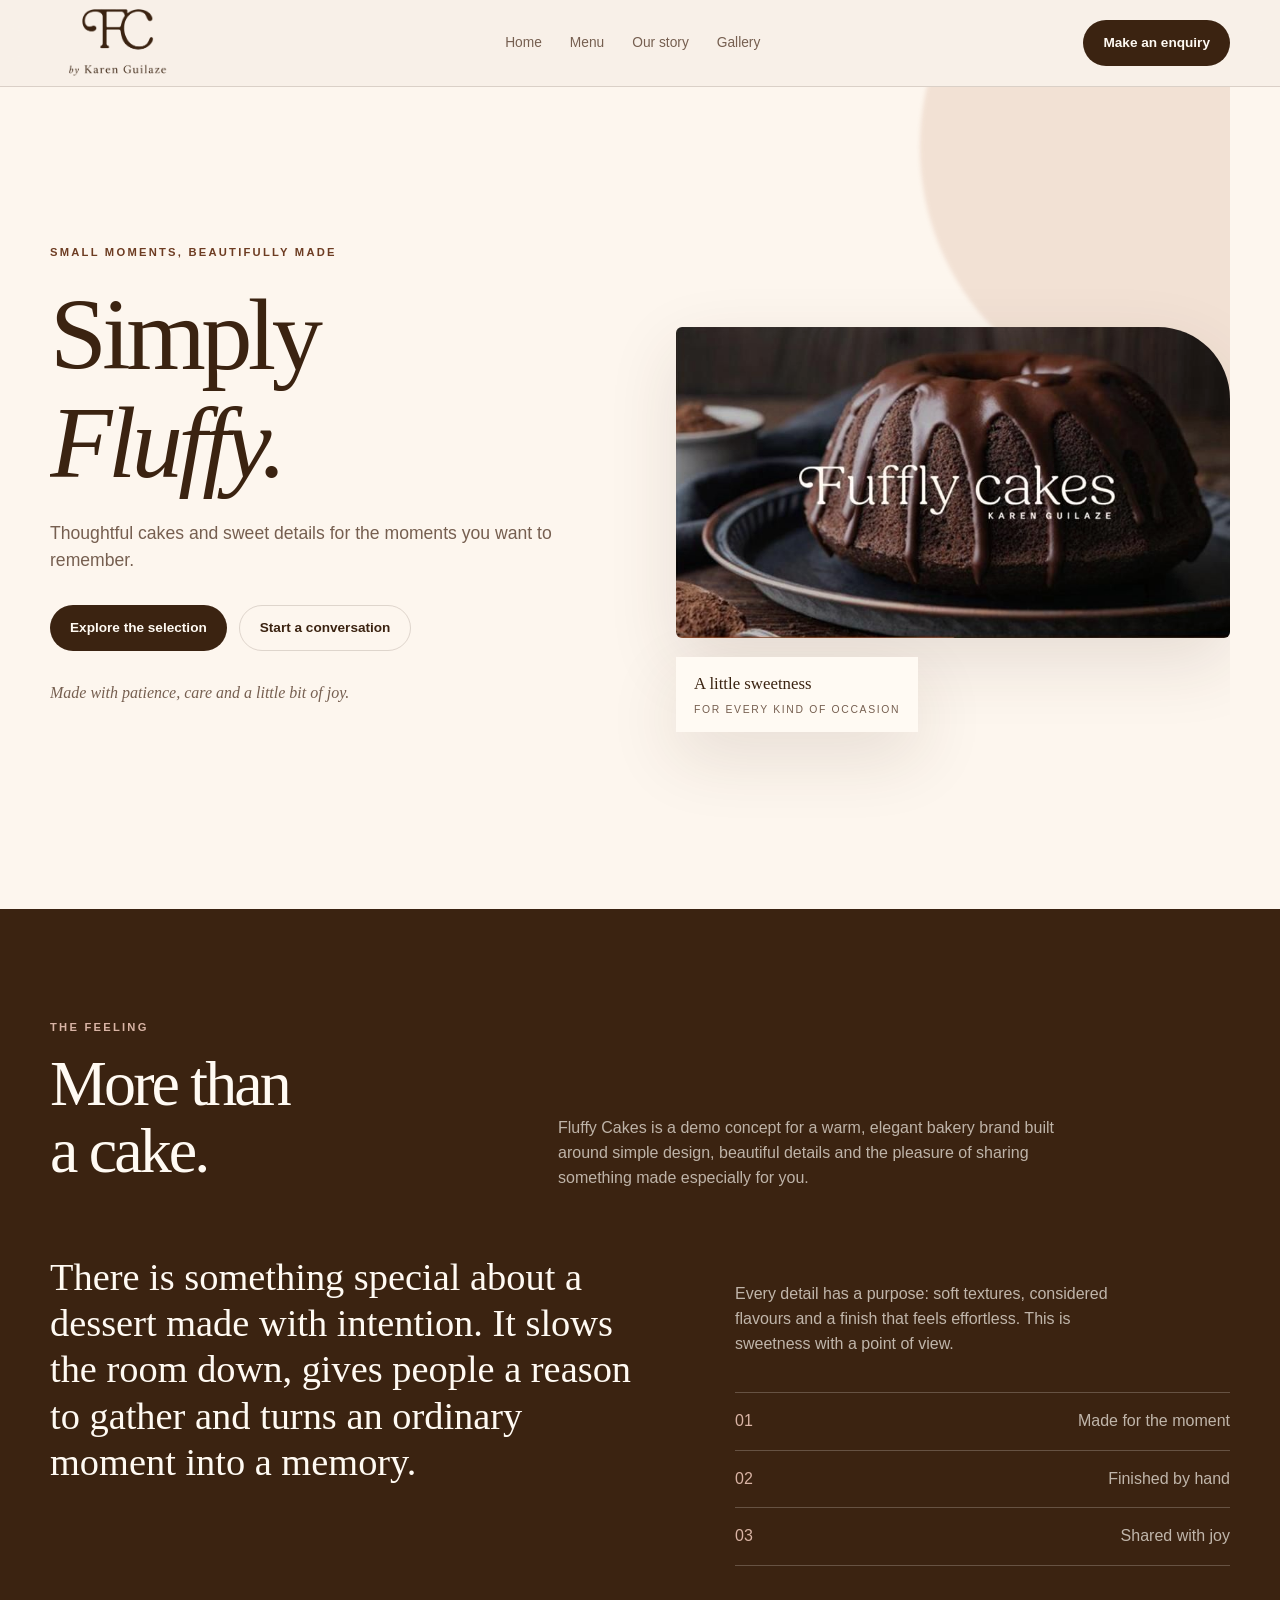
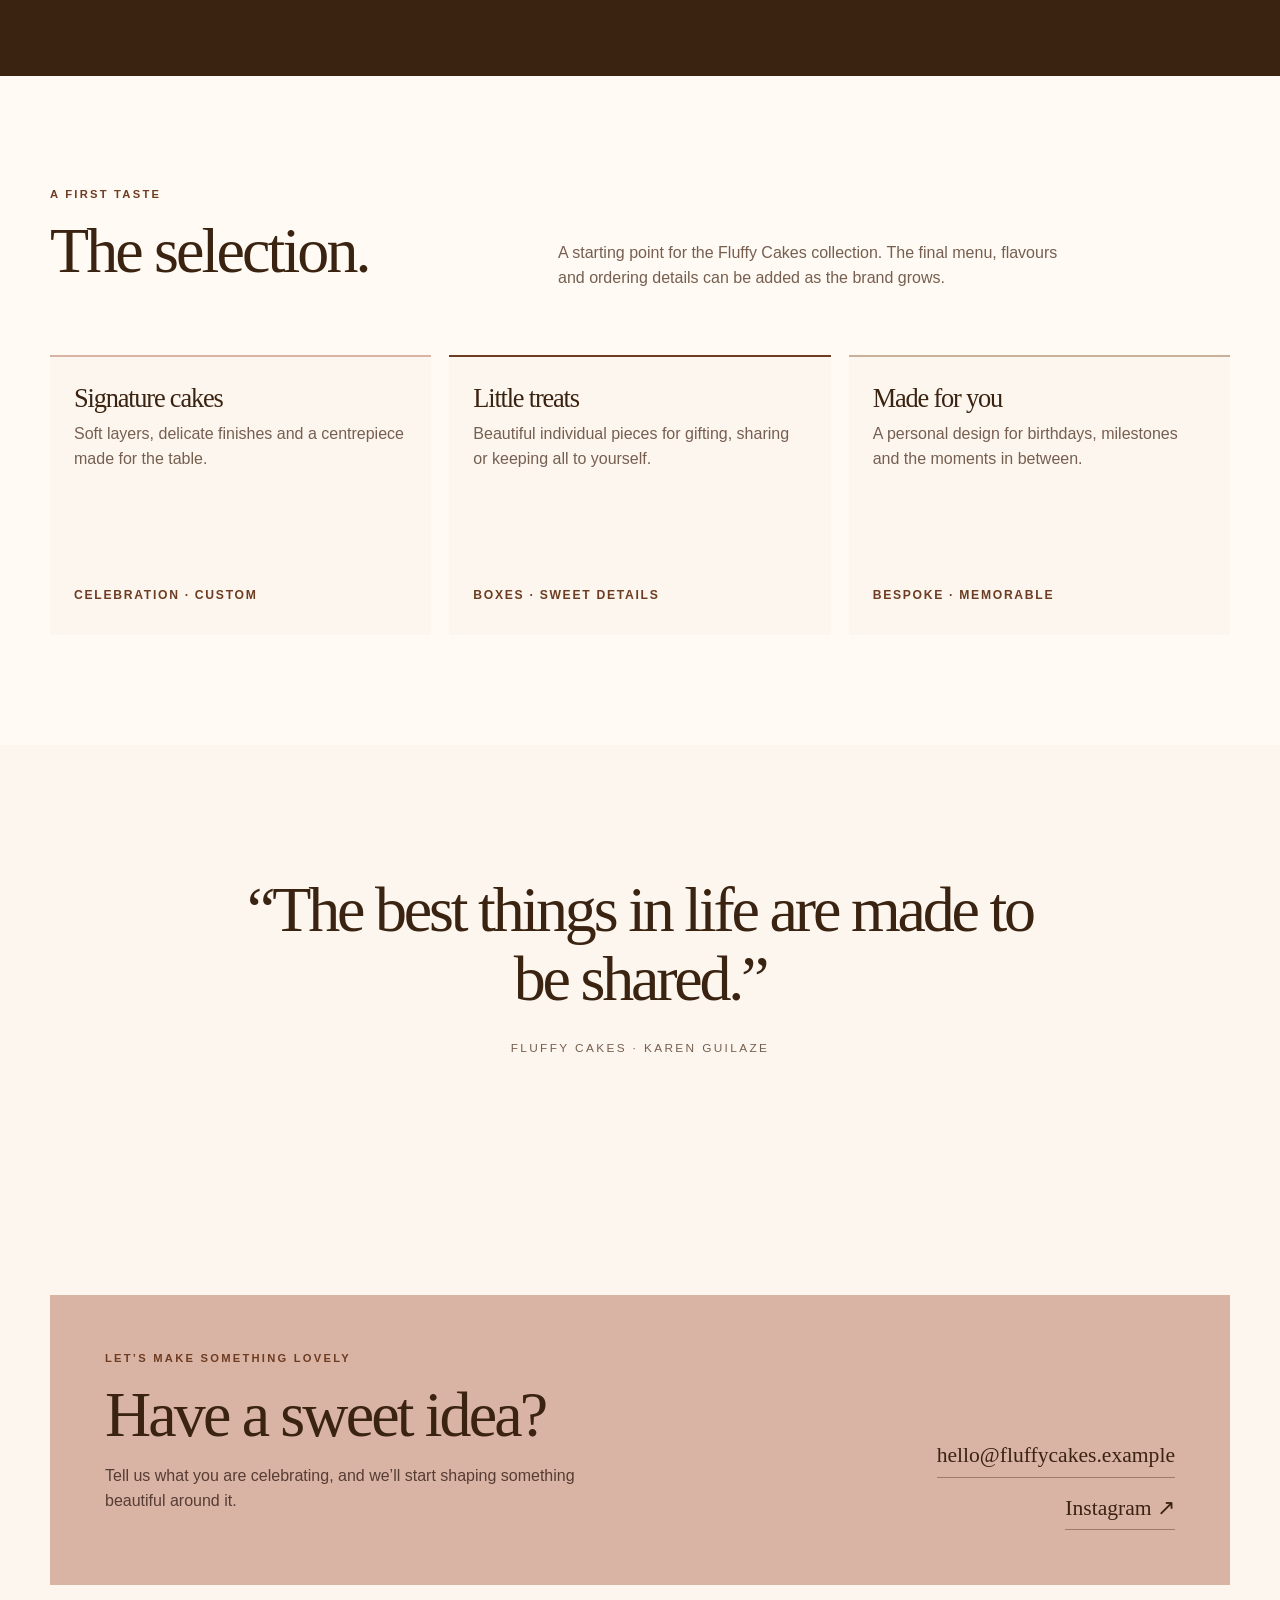
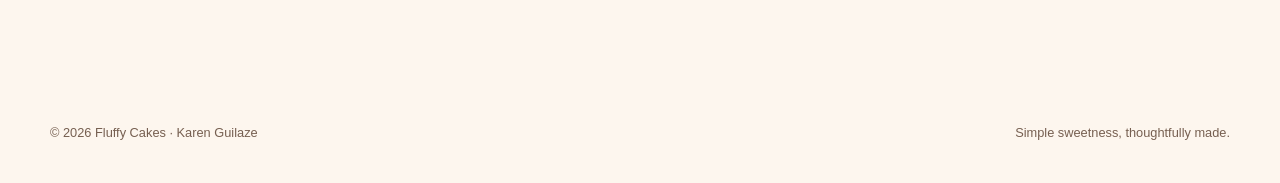
==== index.html @ 6e2ab5a6 "Add accessible mobile navigation menu" ====
<!doctype html>
<html lang="en">
<head>
  <meta charset="utf-8">
  <meta name="viewport" content="width=device-width, initial-scale=1">
  <meta name="description" content="Fluffy Cakes by Karen Guilaze — elegant cakes and sweet moments, made with care.">
  <meta name="theme-color" content="#402719">
  <title>Fluffy Cakes — Karen Guilaze</title>
  <style>
    :root {
      --espresso:#3B2311; --cocoa:#6d3c22; --cream:#FDF6EE; --vanilla:#fffaf3;
      --rose:#d9b4a5; --terracotta:#A34B1B; --sage:#c8b09a; --ink:#3B2311; --muted:#765f50;
      --line:rgba(64,39,25,.16); --max:1180px; --shadow:0 24px 70px rgba(64,39,25,.12);
    }
    *{box-sizing:border-box} html{scroll-behavior:smooth}
    body{margin:0;background:var(--cream);color:var(--ink);font-family:Arial,Helvetica,sans-serif;line-height:1.55}
    a{color:inherit}.wrap{width:min(calc(100% - 40px),var(--max));margin:auto}
    .skip{position:absolute;left:-999px;top:12px;background:var(--espresso);color:#fff;padding:10px 14px;z-index:10}.skip:focus{left:12px}
    header{position:sticky;top:0;z-index:5;background:rgba(247,240,231,.88);backdrop-filter:blur(14px);border-bottom:1px solid var(--line)}
    .nav{min-height:78px;display:flex;align-items:center;justify-content:space-between;gap:26px}.brand{text-decoration:none;display:flex;align-items:center;gap:12px}.brand-logo{display:block;width:min(132px,30vw);height:auto}.menu-toggle{display:none;border:1px solid var(--line);background:transparent;color:var(--ink);border-radius:999px;min-height:42px;padding:0 14px;font:inherit;font-weight:700;cursor:pointer}.menu-toggle:before{content:'☰';font-size:1.05rem}.sr-only{position:absolute;width:1px;height:1px;padding:0;margin:-1px;overflow:hidden;clip:rect(0,0,0,0);white-space:nowrap;border:0}.brand-signature{display:none}
    nav{display:flex;align-items:center;gap:28px;font-size:.86rem;color:var(--muted)}nav a{text-decoration:none}nav a:hover{color:var(--espresso)}
    .button{display:inline-flex;align-items:center;justify-content:center;min-height:46px;padding:0 20px;border-radius:999px;text-decoration:none;font-weight:700;font-size:.85rem;transition:transform .2s ease,background .2s ease}.button:hover{transform:translateY(-2px)}.button.dark{background:var(--espresso);color:var(--vanilla)}.button.light{border:1px solid var(--line)}
    .progress{position:fixed;z-index:9;top:0;left:0;width:100%;height:3px}.progress span{display:block;height:100%;width:0;background:linear-gradient(90deg,var(--rose),var(--cocoa));transform-origin:left}
    .hero{min-height:calc(100vh - 78px);display:grid;grid-template-columns:1fr 1fr;align-items:center;gap:72px;padding:80px 0 110px;position:relative;overflow:hidden}.hero:before{content:"";position:absolute;width:520px;height:520px;border-radius:50%;background:rgba(163,75,27,.12);right:-210px;top:-200px;filter:blur(2px)}
    .eyebrow,.kicker{font-size:.7rem;letter-spacing:.2em;text-transform:uppercase;font-weight:700;color:var(--cocoa)}h1,h2,h3{font-family:Georgia,'Times New Roman',serif;line-height:1.05;font-weight:400;letter-spacing:-.045em}h1{font-size:clamp(4rem,8vw,7.8rem);max-width:650px;margin:20px 0 24px}h2{font-size:clamp(2.8rem,5vw,5rem);margin:14px 0 22px}h3{font-size:1.65rem;margin:0 0 10px}.lead{font-size:1.1rem;color:var(--muted);max-width:510px}.actions{display:flex;gap:12px;flex-wrap:wrap;margin-top:30px}.signature{margin-top:30px;color:var(--muted);font-family:Georgia,serif;font-style:italic}
    .hero-art{min-height:530px;position:relative;display:grid;place-items:center}.hero-photo{width:min(100%,560px);aspect-ratio:16/9;object-fit:cover;display:block;border-radius:6px 72px 6px 6px;box-shadow:var(--shadow);filter:saturate(.86) contrast(1.05)}.art-note{position:absolute;bottom:3%;left:0;padding:14px 18px;background:var(--vanilla);box-shadow:var(--shadow);font-family:Georgia,serif;font-size:1.05rem}.art-note span{display:block;font-family:Arial,sans-serif;font-size:.65rem;color:var(--muted);letter-spacing:.16em;text-transform:uppercase;margin-top:5px}
    section{padding:110px 0}.dark-section{background:var(--espresso);color:var(--vanilla)}.dark-section .kicker{color:var(--rose)}.section-head{display:grid;grid-template-columns:.8fr 1.2fr;gap:60px;align-items:end;margin-bottom:48px}.section-intro{max-width:520px;color:var(--muted)}.dark-section .section-intro{color:rgba(255,250,243,.67)}
    .story-grid{display:grid;grid-template-columns:1.1fr .9fr;gap:80px;align-items:start}.story-copy{font-family:Georgia,serif;font-size:clamp(1.5rem,3vw,2.4rem);line-height:1.2}.story-copy p{margin:0}.story-side{padding-top:12px;color:rgba(255,250,243,.68)}.story-side p{max-width:410px}.line-list{margin-top:35px;border-top:1px solid rgba(255,250,243,.22)}.line-list div{padding:16px 0;border-bottom:1px solid rgba(255,250,243,.22);display:flex;justify-content:space-between;gap:20px}.line-list span{color:var(--rose)}
    .menu{background:var(--vanilla)}.menu-grid{display:grid;grid-template-columns:repeat(3,1fr);gap:18px}.menu-card{padding:28px 24px 30px;border-top:2px solid var(--rose);background:var(--cream);min-height:280px;display:flex;flex-direction:column}.menu-card:nth-child(2){border-color:var(--cocoa)}.menu-card:nth-child(3){border-color:var(--sage)}.menu-card p{color:var(--muted);margin:0}.menu-card .card-foot{margin-top:auto;padding-top:28px;color:var(--cocoa);font-size:.76rem;letter-spacing:.14em;text-transform:uppercase;font-weight:700}
    .quote{padding:130px 0;text-align:center}.quote blockquote{max-width:820px;margin:0 auto;font:400 clamp(2.1rem,5vw,4.5rem)/1.08 Georgia,serif;letter-spacing:-.05em}.quote cite{display:block;margin-top:28px;color:var(--muted);font:normal .74rem Arial,sans-serif;letter-spacing:.2em;text-transform:uppercase}
    .contact-box{background:var(--rose);padding:55px;display:grid;grid-template-columns:1.2fr .8fr;gap:50px;align-items:end}.contact-box h2{margin-bottom:14px}.contact-box p{max-width:500px;color:#573c33}.contact-links{display:flex;flex-direction:column;align-items:flex-end;gap:14px}.contact-links a{font-family:Georgia,serif;font-size:1.35rem;text-decoration:none;border-bottom:1px solid rgba(64,39,25,.4);padding-bottom:4px}
    footer{padding:28px 0 40px;color:var(--muted);font-size:.8rem}.footer-row{display:flex;justify-content:space-between;gap:20px}
    [data-reveal]{opacity:0;transform:translateY(32px);transition:opacity .8s ease,transform .8s cubic-bezier(.22,.8,.24,1)}[data-reveal].in{opacity:1;transform:none}.delay-1{transition-delay:100ms}.delay-2{transition-delay:180ms}.delay-3{transition-delay:260ms}
    :focus-visible{outline:3px solid var(--rose);outline-offset:4px}
    @media(max-width:820px){.nav{flex-wrap:wrap}.nav nav{display:none;order:3;width:100%;overflow-x:auto;justify-content:flex-start;padding:12px 0 10px;gap:20px;white-space:nowrap}.nav.nav-open nav{display:flex}.nav .menu-toggle{display:block;order:2;margin-left:auto}.hero,.story-grid,.contact-box,.section-head{grid-template-columns:1fr;gap:35px}.hero{padding-top:70px}.hero-art{min-height:400px}.menu-grid{grid-template-columns:1fr 1fr}.contact-links{align-items:flex-start}}
    @media(max-width:560px){.wrap{width:min(calc(100% - 28px),var(--max))}.nav{min-height:68px}.brand-text{font-size:1.12rem}.nav .button{min-height:40px;padding:0 14px;font-size:.75rem}.hero{min-height:auto;padding:70px 0 80px}.hero-art{min-height:340px}.cake-scene{width:100%}section{padding:78px 0}.menu-grid{grid-template-columns:1fr}.contact-box{padding:30px 24px}.footer-row{flex-direction:column}.art-note{font-size:.9rem}}
    @media(prefers-reduced-motion:reduce){html{scroll-behavior:auto}*,*:before,*:after{animation-duration:.01ms!important;transition-duration:.01ms!important}}
  </style>
</head>
<body>
  <a class="skip" href="#main">Skip to content</a><div class="progress" aria-hidden="true"><span></span></div>
  <header><div class="wrap nav"><a class="brand" href="index.html" aria-label="Fluffy Cakes home"><img class="brand-logo" src="assets/fluffy-cakes-logo-brown.png" alt="FC by Karen Guilaze"></a><nav id="site-menu" aria-label="Primary"><a href="index.html">Home</a><a href="menu.html">Menu</a><a href="about.html">Our story</a><a href="gallery.html">Gallery</a></nav><button class="menu-toggle" type="button" aria-expanded="false" aria-controls="site-menu"><span class="sr-only">Open navigation</span></button><a class="button dark" href="contact.html">Make an enquiry</a></div></header>
  <main id="main">
    <section class="wrap hero" id="top"><div data-reveal><div class="eyebrow">Small moments, beautifully made</div><h1>Simply<br><em>Fluffy.</em></h1><p class="lead">Thoughtful cakes and sweet details for the moments you want to remember.</p><div class="actions"><a class="button dark" href="#selection">Explore the selection</a><a class="button light" href="#contact">Start a conversation</a></div><p class="signature">Made with patience, care and a little bit of joy.</p></div><div class="hero-art" data-reveal=""><img class="hero-photo" src="assets/fluffy-cakes-hero.jpg" alt="Chocolate bundt cake with Fluffy Cakes branding"><div class="art-note">A little sweetness<span>for every kind of occasion</span></div></div></section>
    <section class="dark-section" id="story"><div class="wrap"><div class="section-head" data-reveal><div><div class="kicker">The feeling</div><h2>More than<br>a cake.</h2></div><p class="section-intro">Fluffy Cakes is a demo concept for a warm, elegant bakery brand built around simple design, beautiful details and the pleasure of sharing something made especially for you.</p></div><div class="story-grid"><div class="story-copy" data-reveal=""><p>There is something special about a dessert made with intention. It slows the room down, gives people a reason to gather and turns an ordinary moment into a memory.</p></div><div class="story-side" data-reveal=""><p>Every detail has a purpose: soft textures, considered flavours and a finish that feels effortless. This is sweetness with a point of view.</p><div class="line-list"><div><span>01</span>Made for the moment</div><div><span>02</span>Finished by hand</div><div><span>03</span>Shared with joy</div></div></div></div></div></section>
    <section class="menu" id="selection"><div class="wrap"><div class="section-head" data-reveal><div><div class="kicker">A first taste</div><h2>The selection.</h2></div><p class="section-intro">A starting point for the Fluffy Cakes collection. The final menu, flavours and ordering details can be added as the brand grows.</p></div><div class="menu-grid"><article class="menu-card" data-reveal><h3>Signature cakes</h3><p>Soft layers, delicate finishes and a centrepiece made for the table.</p><div class="card-foot">Celebration · Custom</div></article><article class="menu-card" data-reveal="" ><h3>Little treats</h3><p>Beautiful individual pieces for gifting, sharing or keeping all to yourself.</p><div class="card-foot">Boxes · Sweet details</div></article><article class="menu-card" data-reveal=""><h3>Made for you</h3><p>A personal design for birthdays, milestones and the moments in between.</p><div class="card-foot">Bespoke · Memorable</div></article></div></div></section>
    <section class="quote" data-reveal><div class="wrap"><blockquote>“The best things in life are made to be shared.”</blockquote><cite>Fluffy Cakes · Karen Guilaze</cite></div></section>
    <section id="contact"><div class="wrap contact-box" data-reveal><div><div class="kicker">Let’s make something lovely</div><h2>Have a sweet idea?</h2><p>Tell us what you are celebrating, and we’ll start shaping something beautiful around it.</p></div><div class="contact-links"><a href="mailto:hello@fluffycakes.example">hello@fluffycakes.example</a><a href="#">Instagram ↗</a></div></div></section>
  </main>
  <footer><div class="wrap footer-row"><span>© 2026 Fluffy Cakes · Karen Guilaze</span><span>Simple sweetness, thoughtfully made.</span></div></footer>
  <script>
    document.documentElement.classList.add('js');
    const reveals=document.querySelectorAll('[data-reveal]');
    const observer=new IntersectionObserver(entries=>entries.forEach(entry=>{if(entry.isIntersecting){entry.target.classList.add('in');observer.unobserve(entry.target)}}),{threshold:.14});
    reveals.forEach(el=>observer.observe(el));
    const progress=document.querySelector('.progress span');
    const update=()=>{const max=document.documentElement.scrollHeight-innerHeight;progress.style.width=(max>0?(scrollY/max)*100:0)+'%'};
    addEventListener('scroll',update,{passive:true});addEventListener('resize',update);update();
    document.querySelectorAll('.menu-toggle').forEach(button=>{
      button.addEventListener('click',()=>{const nav=button.closest('.nav');const open=nav.classList.toggle('nav-open');button.setAttribute('aria-expanded',String(open));button.querySelector('.sr-only').textContent=open?'Close navigation':'Open navigation'});
      button.closest('.nav').querySelectorAll('nav a').forEach(link=>link.addEventListener('click',()=>{const nav=button.closest('.nav');nav.classList.remove('nav-open');button.setAttribute('aria-expanded','false');button.querySelector('.sr-only').textContent='Open navigation'}));
    });
    addEventListener('keydown',event=>{if(event.key==='Escape')document.querySelectorAll('.nav-open').forEach(nav=>{nav.classList.remove('nav-open');const button=nav.querySelector('.menu-toggle');if(button){button.setAttribute('aria-expanded','false');button.querySelector('.sr-only').textContent='Open navigation'}})});
  </script>
</body>
</html>
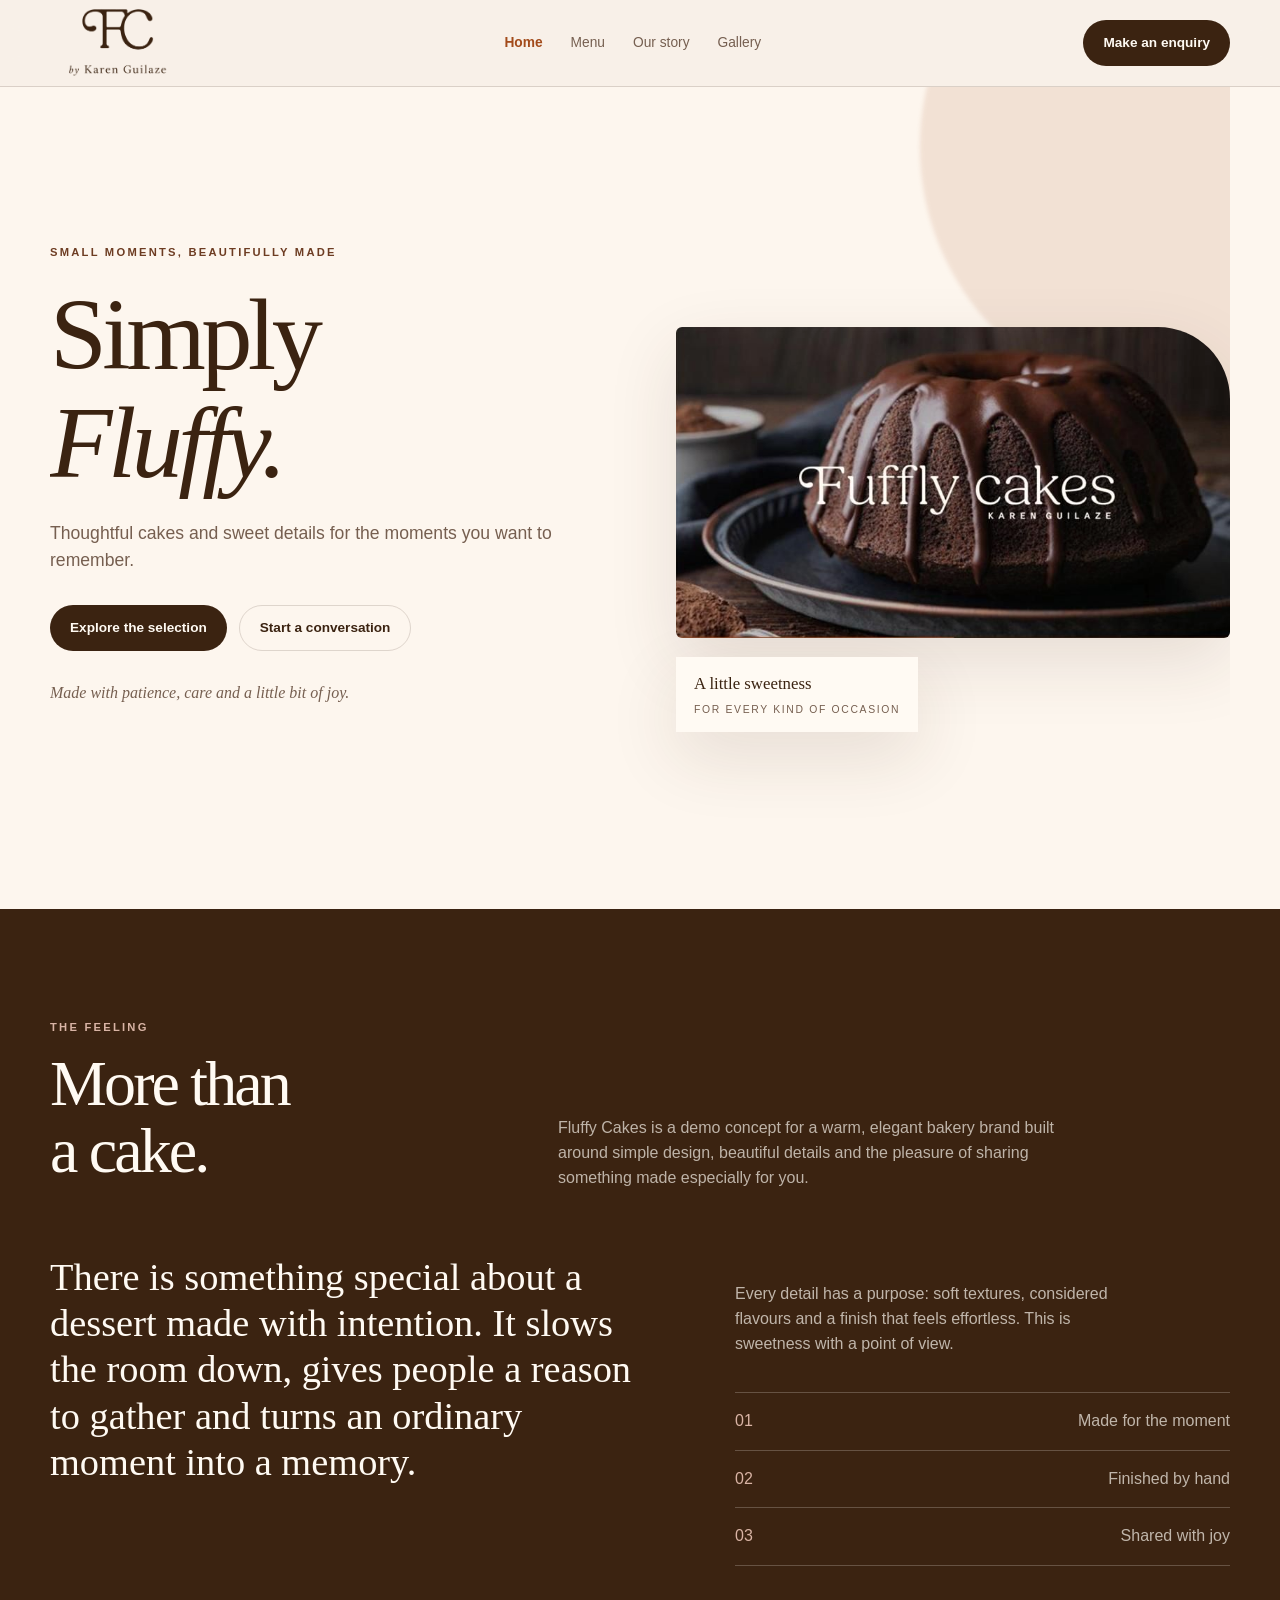
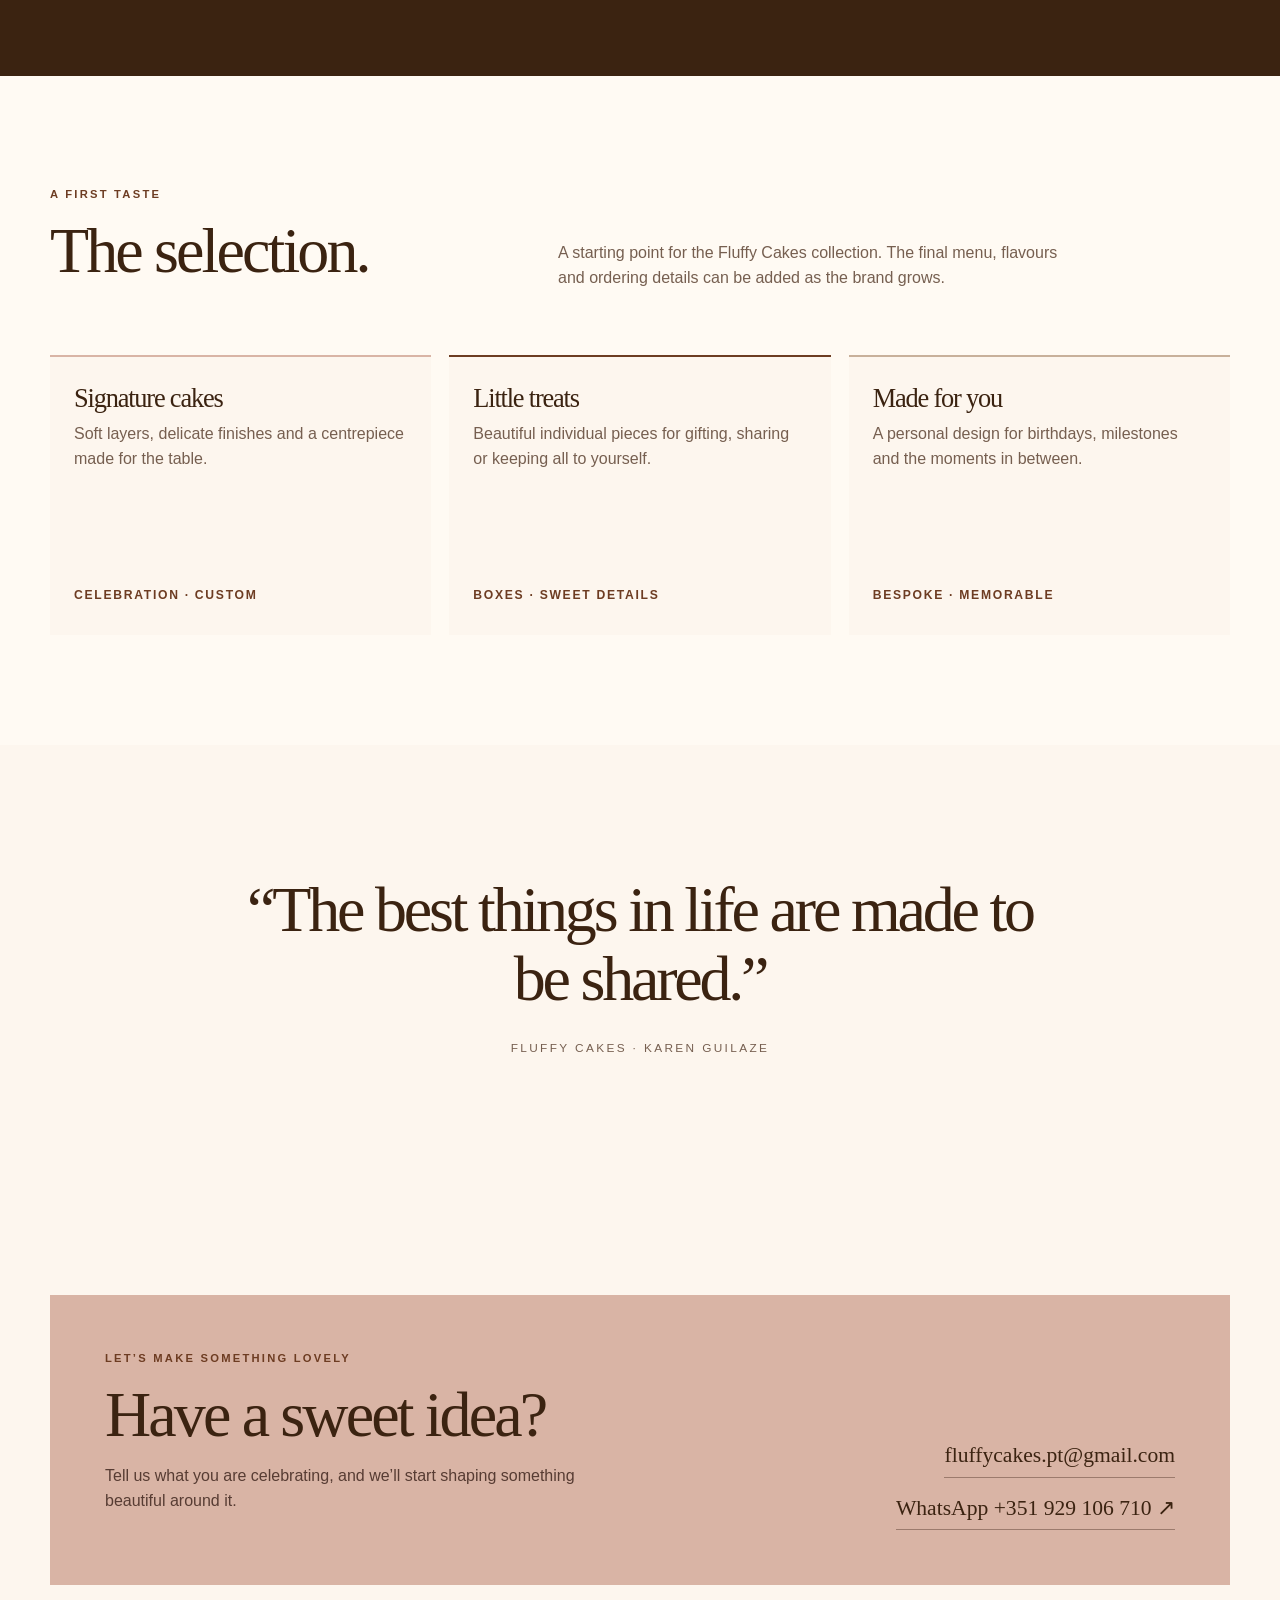
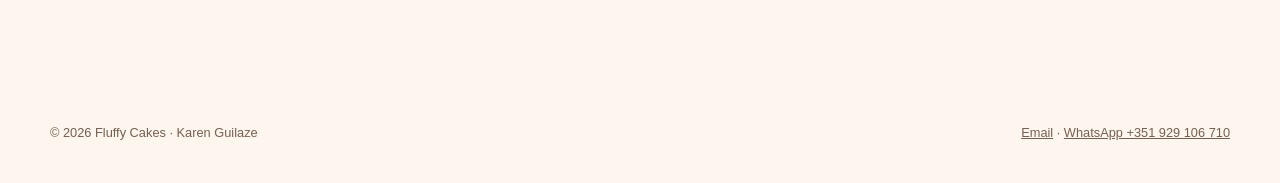
==== commit 37ae9085: "Polish Fluffy Cakes UX and contact flow" ====
--- a/index.html
+++ b/index.html
@@ -18,7 +18,7 @@
     .skip{position:absolute;left:-999px;top:12px;background:var(--espresso);color:#fff;padding:10px 14px;z-index:10}.skip:focus{left:12px}
     header{position:sticky;top:0;z-index:5;background:rgba(247,240,231,.88);backdrop-filter:blur(14px);border-bottom:1px solid var(--line)}
     .nav{min-height:78px;display:flex;align-items:center;justify-content:space-between;gap:26px}.brand{text-decoration:none;display:flex;align-items:center;gap:12px}.brand-logo{display:block;width:min(132px,30vw);height:auto}.menu-toggle{display:none;border:1px solid var(--line);background:transparent;color:var(--ink);border-radius:999px;min-height:42px;padding:0 14px;font:inherit;font-weight:700;cursor:pointer}.menu-toggle:before{content:'☰';font-size:1.05rem}.sr-only{position:absolute;width:1px;height:1px;padding:0;margin:-1px;overflow:hidden;clip:rect(0,0,0,0);white-space:nowrap;border:0}.brand-signature{display:none}
-    nav{display:flex;align-items:center;gap:28px;font-size:.86rem;color:var(--muted)}nav a{text-decoration:none}nav a:hover{color:var(--espresso)}
+    nav{display:flex;align-items:center;gap:28px;font-size:.86rem;color:var(--muted)}nav a{text-decoration:none}nav a:hover{color:var(--espresso)}nav a[aria-current="page"]{color:var(--terracotta);font-weight:700}
     .button{display:inline-flex;align-items:center;justify-content:center;min-height:46px;padding:0 20px;border-radius:999px;text-decoration:none;font-weight:700;font-size:.85rem;transition:transform .2s ease,background .2s ease}.button:hover{transform:translateY(-2px)}.button.dark{background:var(--espresso);color:var(--vanilla)}.button.light{border:1px solid var(--line)}
     .progress{position:fixed;z-index:9;top:0;left:0;width:100%;height:3px}.progress span{display:block;height:100%;width:0;background:linear-gradient(90deg,var(--rose),var(--cocoa));transform-origin:left}
     .hero{min-height:calc(100vh - 78px);display:grid;grid-template-columns:1fr 1fr;align-items:center;gap:72px;padding:80px 0 110px;position:relative;overflow:hidden}.hero:before{content:"";position:absolute;width:520px;height:520px;border-radius:50%;background:rgba(163,75,27,.12);right:-210px;top:-200px;filter:blur(2px)}
@@ -39,15 +39,15 @@
 </head>
 <body>
   <a class="skip" href="#main">Skip to content</a><div class="progress" aria-hidden="true"><span></span></div>
-  <header><div class="wrap nav"><a class="brand" href="index.html" aria-label="Fluffy Cakes home"><img class="brand-logo" src="assets/fluffy-cakes-logo-brown.png" alt="FC by Karen Guilaze"></a><nav id="site-menu" aria-label="Primary"><a href="index.html">Home</a><a href="menu.html">Menu</a><a href="about.html">Our story</a><a href="gallery.html">Gallery</a></nav><button class="menu-toggle" type="button" aria-expanded="false" aria-controls="site-menu"><span class="sr-only">Open navigation</span></button><a class="button dark" href="contact.html">Make an enquiry</a></div></header>
+  <header><div class="wrap nav"><a class="brand" href="index.html" aria-label="Fluffy Cakes home"><img class="brand-logo" src="assets/fluffy-cakes-logo-brown.png" alt="FC by Karen Guilaze"></a><nav id="site-menu" aria-label="Primary"><a href="index.html" aria-current="page">Home</a><a href="menu.html">Menu</a><a href="about.html">Our story</a><a href="gallery.html">Gallery</a></nav><button class="menu-toggle" type="button" aria-expanded="false" aria-controls="site-menu"><span class="sr-only">Open navigation</span></button><a class="button dark" href="contact.html">Make an enquiry</a></div></header>
   <main id="main">
     <section class="wrap hero" id="top"><div data-reveal><div class="eyebrow">Small moments, beautifully made</div><h1>Simply<br><em>Fluffy.</em></h1><p class="lead">Thoughtful cakes and sweet details for the moments you want to remember.</p><div class="actions"><a class="button dark" href="#selection">Explore the selection</a><a class="button light" href="#contact">Start a conversation</a></div><p class="signature">Made with patience, care and a little bit of joy.</p></div><div class="hero-art" data-reveal=""><img class="hero-photo" src="assets/fluffy-cakes-hero.jpg" alt="Chocolate bundt cake with Fluffy Cakes branding"><div class="art-note">A little sweetness<span>for every kind of occasion</span></div></div></section>
     <section class="dark-section" id="story"><div class="wrap"><div class="section-head" data-reveal><div><div class="kicker">The feeling</div><h2>More than<br>a cake.</h2></div><p class="section-intro">Fluffy Cakes is a demo concept for a warm, elegant bakery brand built around simple design, beautiful details and the pleasure of sharing something made especially for you.</p></div><div class="story-grid"><div class="story-copy" data-reveal=""><p>There is something special about a dessert made with intention. It slows the room down, gives people a reason to gather and turns an ordinary moment into a memory.</p></div><div class="story-side" data-reveal=""><p>Every detail has a purpose: soft textures, considered flavours and a finish that feels effortless. This is sweetness with a point of view.</p><div class="line-list"><div><span>01</span>Made for the moment</div><div><span>02</span>Finished by hand</div><div><span>03</span>Shared with joy</div></div></div></div></div></section>
     <section class="menu" id="selection"><div class="wrap"><div class="section-head" data-reveal><div><div class="kicker">A first taste</div><h2>The selection.</h2></div><p class="section-intro">A starting point for the Fluffy Cakes collection. The final menu, flavours and ordering details can be added as the brand grows.</p></div><div class="menu-grid"><article class="menu-card" data-reveal><h3>Signature cakes</h3><p>Soft layers, delicate finishes and a centrepiece made for the table.</p><div class="card-foot">Celebration · Custom</div></article><article class="menu-card" data-reveal="" ><h3>Little treats</h3><p>Beautiful individual pieces for gifting, sharing or keeping all to yourself.</p><div class="card-foot">Boxes · Sweet details</div></article><article class="menu-card" data-reveal=""><h3>Made for you</h3><p>A personal design for birthdays, milestones and the moments in between.</p><div class="card-foot">Bespoke · Memorable</div></article></div></div></section>
     <section class="quote" data-reveal><div class="wrap"><blockquote>“The best things in life are made to be shared.”</blockquote><cite>Fluffy Cakes · Karen Guilaze</cite></div></section>
-    <section id="contact"><div class="wrap contact-box" data-reveal><div><div class="kicker">Let’s make something lovely</div><h2>Have a sweet idea?</h2><p>Tell us what you are celebrating, and we’ll start shaping something beautiful around it.</p></div><div class="contact-links"><a href="mailto:hello@fluffycakes.example">hello@fluffycakes.example</a><a href="#">Instagram ↗</a></div></div></section>
+    <section id="contact"><div class="wrap contact-box" data-reveal><div><div class="kicker">Let’s make something lovely</div><h2>Have a sweet idea?</h2><p>Tell us what you are celebrating, and we’ll start shaping something beautiful around it.</p></div><div class="contact-links"><a href="mailto:fluffycakes.pt@gmail.com">fluffycakes.pt@gmail.com</a><a href="https://wa.me/351929106710">WhatsApp +351 929 106 710 ↗</a></div></div></section>
   </main>
-  <footer><div class="wrap footer-row"><span>© 2026 Fluffy Cakes · Karen Guilaze</span><span>Simple sweetness, thoughtfully made.</span></div></footer>
+  <footer><div class="wrap footer-row"><span>© 2026 Fluffy Cakes · Karen Guilaze</span><span><a href="mailto:fluffycakes.pt@gmail.com">Email</a> · <a href="https://wa.me/351929106710">WhatsApp +351 929 106 710</a></span></div></footer>
   <script>
     document.documentElement.classList.add('js');
     const reveals=document.querySelectorAll('[data-reveal]');
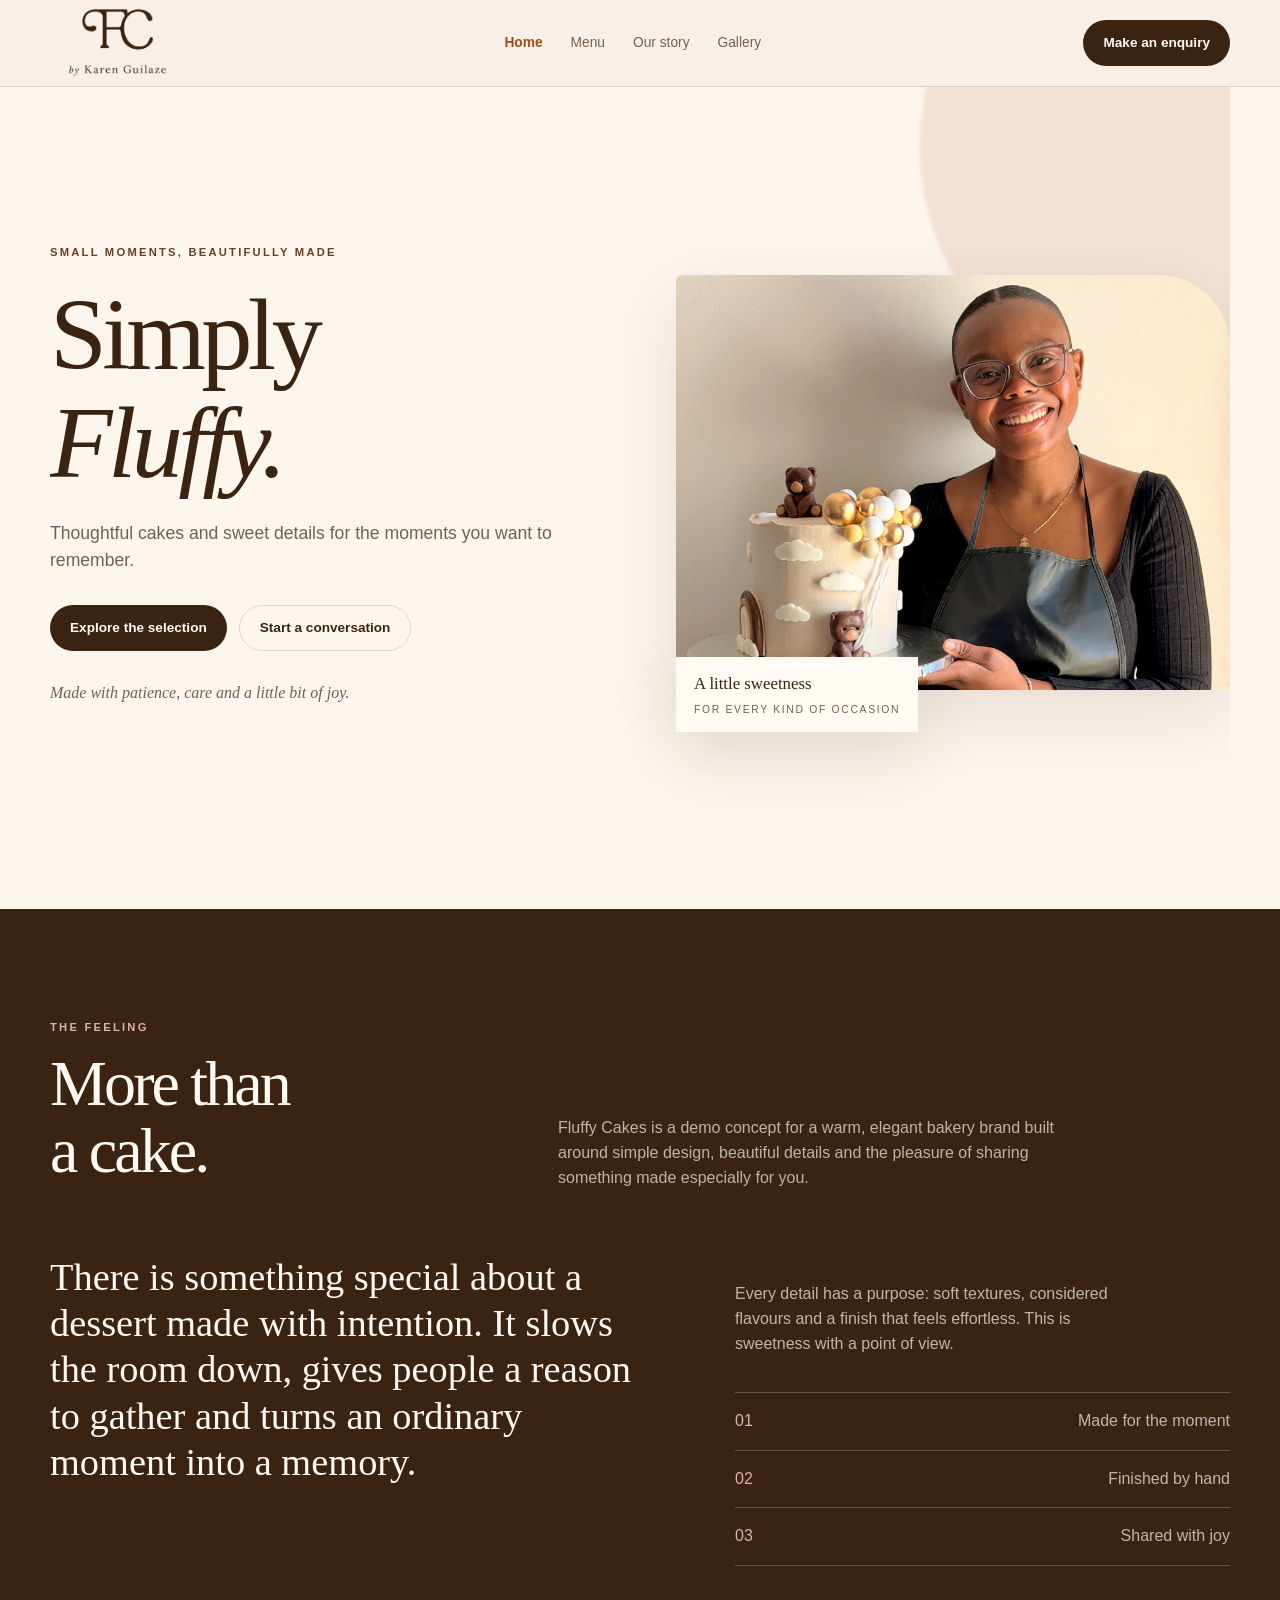
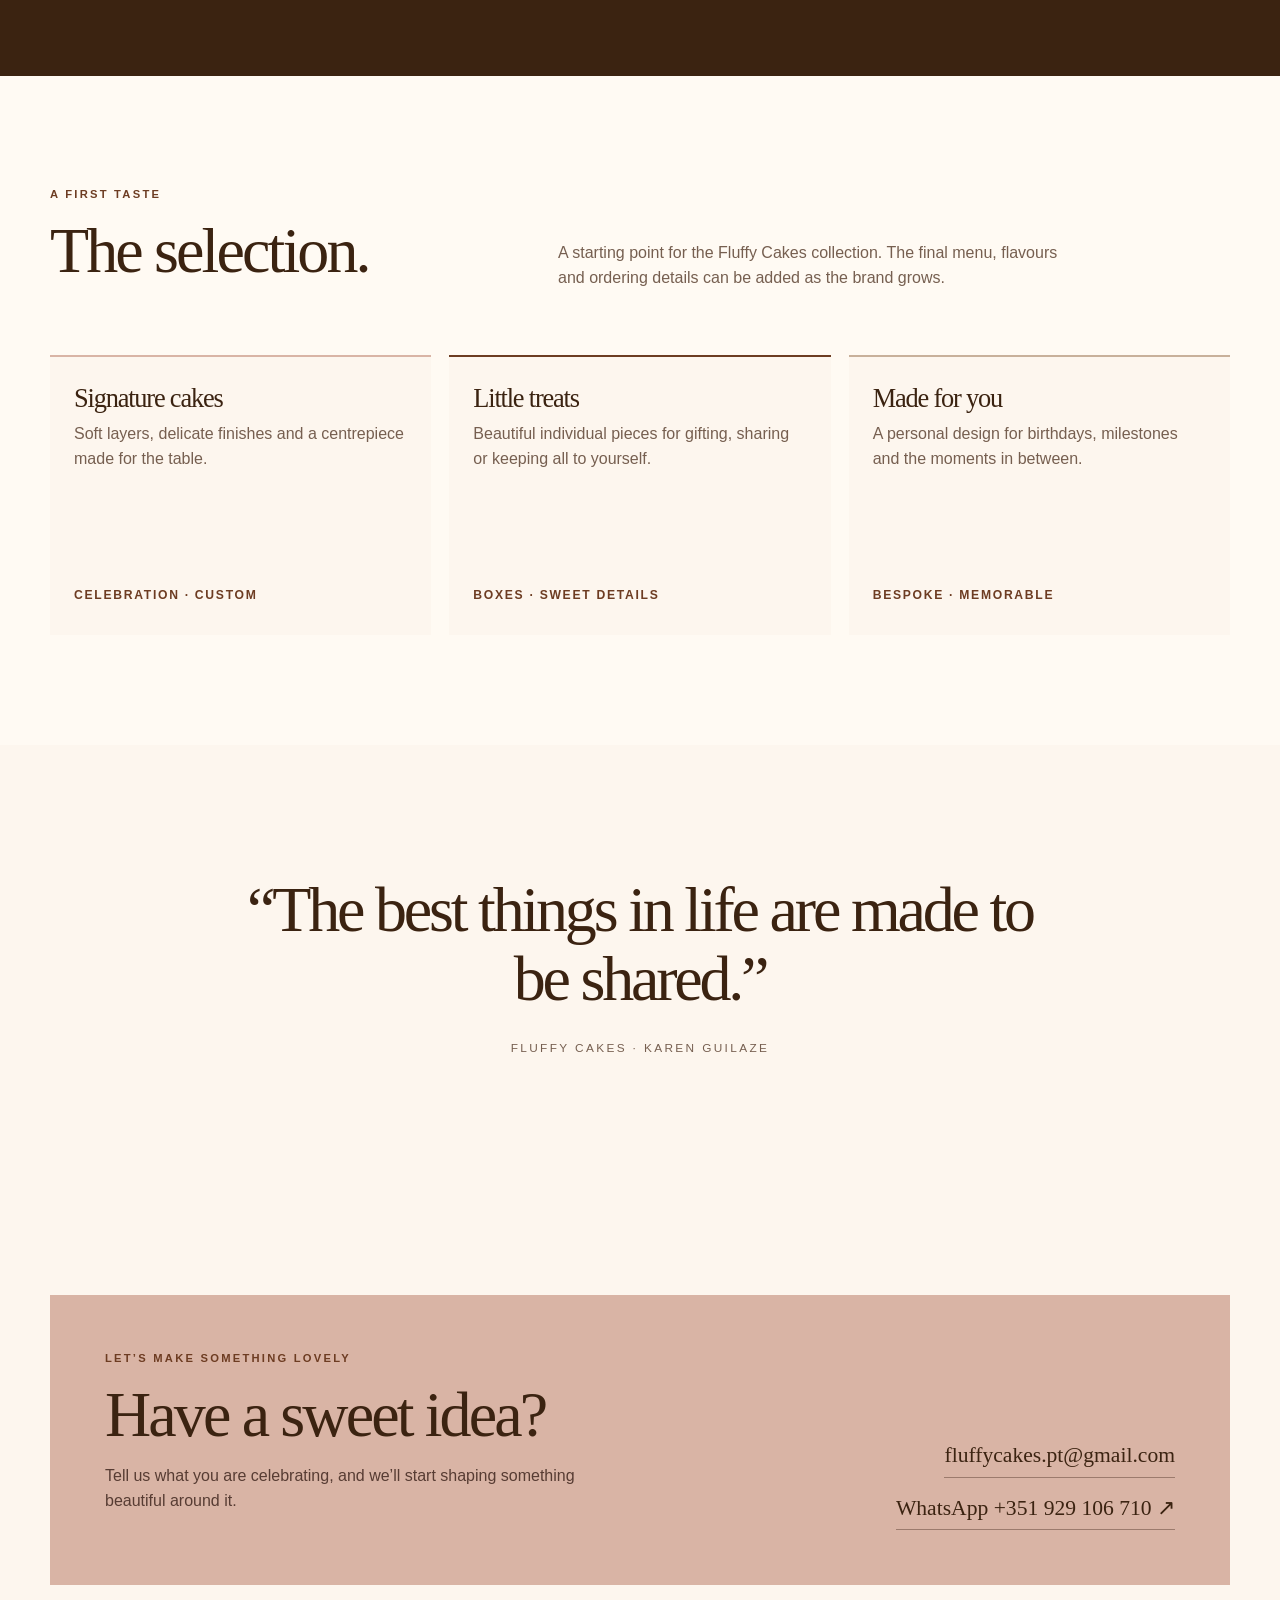
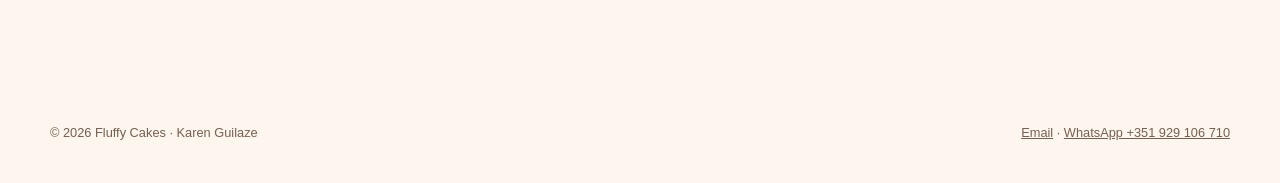
==== commit 25b02eb3: "Use Karen Guilaze cake photo on homepage" ====
--- a/index.html
+++ b/index.html
@@ -23,7 +23,7 @@
     .progress{position:fixed;z-index:9;top:0;left:0;width:100%;height:3px}.progress span{display:block;height:100%;width:0;background:linear-gradient(90deg,var(--rose),var(--cocoa));transform-origin:left}
     .hero{min-height:calc(100vh - 78px);display:grid;grid-template-columns:1fr 1fr;align-items:center;gap:72px;padding:80px 0 110px;position:relative;overflow:hidden}.hero:before{content:"";position:absolute;width:520px;height:520px;border-radius:50%;background:rgba(163,75,27,.12);right:-210px;top:-200px;filter:blur(2px)}
     .eyebrow,.kicker{font-size:.7rem;letter-spacing:.2em;text-transform:uppercase;font-weight:700;color:var(--cocoa)}h1,h2,h3{font-family:Georgia,'Times New Roman',serif;line-height:1.05;font-weight:400;letter-spacing:-.045em}h1{font-size:clamp(4rem,8vw,7.8rem);max-width:650px;margin:20px 0 24px}h2{font-size:clamp(2.8rem,5vw,5rem);margin:14px 0 22px}h3{font-size:1.65rem;margin:0 0 10px}.lead{font-size:1.1rem;color:var(--muted);max-width:510px}.actions{display:flex;gap:12px;flex-wrap:wrap;margin-top:30px}.signature{margin-top:30px;color:var(--muted);font-family:Georgia,serif;font-style:italic}
-    .hero-art{min-height:530px;position:relative;display:grid;place-items:center}.hero-photo{width:min(100%,560px);aspect-ratio:16/9;object-fit:cover;display:block;border-radius:6px 72px 6px 6px;box-shadow:var(--shadow);filter:saturate(.86) contrast(1.05)}.art-note{position:absolute;bottom:3%;left:0;padding:14px 18px;background:var(--vanilla);box-shadow:var(--shadow);font-family:Georgia,serif;font-size:1.05rem}.art-note span{display:block;font-family:Arial,sans-serif;font-size:.65rem;color:var(--muted);letter-spacing:.16em;text-transform:uppercase;margin-top:5px}
+    .hero-art{min-height:530px;position:relative;display:grid;place-items:center}.hero-photo{width:min(100%,560px);aspect-ratio:4/3;object-fit:cover;object-position:center center;display:block;border-radius:6px 72px 6px 6px;box-shadow:var(--shadow);filter:saturate(.86) contrast(1.05)}.art-note{position:absolute;bottom:3%;left:0;padding:14px 18px;background:var(--vanilla);box-shadow:var(--shadow);font-family:Georgia,serif;font-size:1.05rem}.art-note span{display:block;font-family:Arial,sans-serif;font-size:.65rem;color:var(--muted);letter-spacing:.16em;text-transform:uppercase;margin-top:5px}
     section{padding:110px 0}.dark-section{background:var(--espresso);color:var(--vanilla)}.dark-section .kicker{color:var(--rose)}.section-head{display:grid;grid-template-columns:.8fr 1.2fr;gap:60px;align-items:end;margin-bottom:48px}.section-intro{max-width:520px;color:var(--muted)}.dark-section .section-intro{color:rgba(255,250,243,.67)}
     .story-grid{display:grid;grid-template-columns:1.1fr .9fr;gap:80px;align-items:start}.story-copy{font-family:Georgia,serif;font-size:clamp(1.5rem,3vw,2.4rem);line-height:1.2}.story-copy p{margin:0}.story-side{padding-top:12px;color:rgba(255,250,243,.68)}.story-side p{max-width:410px}.line-list{margin-top:35px;border-top:1px solid rgba(255,250,243,.22)}.line-list div{padding:16px 0;border-bottom:1px solid rgba(255,250,243,.22);display:flex;justify-content:space-between;gap:20px}.line-list span{color:var(--rose)}
     .menu{background:var(--vanilla)}.menu-grid{display:grid;grid-template-columns:repeat(3,1fr);gap:18px}.menu-card{padding:28px 24px 30px;border-top:2px solid var(--rose);background:var(--cream);min-height:280px;display:flex;flex-direction:column}.menu-card:nth-child(2){border-color:var(--cocoa)}.menu-card:nth-child(3){border-color:var(--sage)}.menu-card p{color:var(--muted);margin:0}.menu-card .card-foot{margin-top:auto;padding-top:28px;color:var(--cocoa);font-size:.76rem;letter-spacing:.14em;text-transform:uppercase;font-weight:700}
@@ -33,7 +33,7 @@
     [data-reveal]{opacity:0;transform:translateY(32px);transition:opacity .8s ease,transform .8s cubic-bezier(.22,.8,.24,1)}[data-reveal].in{opacity:1;transform:none}.delay-1{transition-delay:100ms}.delay-2{transition-delay:180ms}.delay-3{transition-delay:260ms}
     :focus-visible{outline:3px solid var(--rose);outline-offset:4px}
     @media(max-width:820px){.nav{flex-wrap:wrap}.nav nav{display:none;order:3;width:100%;overflow-x:auto;justify-content:flex-start;padding:12px 0 10px;gap:20px;white-space:nowrap}.nav.nav-open nav{display:flex}.nav .menu-toggle{display:block;order:2;margin-left:auto}.hero,.story-grid,.contact-box,.section-head{grid-template-columns:1fr;gap:35px}.hero{padding-top:70px}.hero-art{min-height:400px}.menu-grid{grid-template-columns:1fr 1fr}.contact-links{align-items:flex-start}}
-    @media(max-width:560px){.wrap{width:min(calc(100% - 28px),var(--max))}.nav{min-height:68px}.brand-text{font-size:1.12rem}.nav .button{min-height:40px;padding:0 14px;font-size:.75rem}.hero{min-height:auto;padding:70px 0 80px}.hero-art{min-height:340px}.cake-scene{width:100%}section{padding:78px 0}.menu-grid{grid-template-columns:1fr}.contact-box{padding:30px 24px}.footer-row{flex-direction:column}.art-note{font-size:.9rem}}
+    @media(max-width:560px){.wrap{width:min(calc(100% - 28px),var(--max))}.nav{min-height:68px}.brand-text{font-size:1.12rem}.nav .button{min-height:40px;padding:0 14px;font-size:.75rem}.hero{min-height:auto;padding:70px 0 80px}.hero-art{min-height:340px}.hero-photo{aspect-ratio:4/5;object-position:50% center}.cake-scene{width:100%}section{padding:78px 0}.menu-grid{grid-template-columns:1fr}.contact-box{padding:30px 24px}.footer-row{flex-direction:column}.art-note{font-size:.9rem}}
     @media(prefers-reduced-motion:reduce){html{scroll-behavior:auto}*,*:before,*:after{animation-duration:.01ms!important;transition-duration:.01ms!important}}
   </style>
 </head>
@@ -41,7 +41,7 @@
   <a class="skip" href="#main">Skip to content</a><div class="progress" aria-hidden="true"><span></span></div>
   <header><div class="wrap nav"><a class="brand" href="index.html" aria-label="Fluffy Cakes home"><img class="brand-logo" src="assets/fluffy-cakes-logo-brown.png" alt="FC by Karen Guilaze"></a><nav id="site-menu" aria-label="Primary"><a href="index.html" aria-current="page">Home</a><a href="menu.html">Menu</a><a href="about.html">Our story</a><a href="gallery.html">Gallery</a></nav><button class="menu-toggle" type="button" aria-expanded="false" aria-controls="site-menu"><span class="sr-only">Open navigation</span></button><a class="button dark" href="contact.html">Make an enquiry</a></div></header>
   <main id="main">
-    <section class="wrap hero" id="top"><div data-reveal><div class="eyebrow">Small moments, beautifully made</div><h1>Simply<br><em>Fluffy.</em></h1><p class="lead">Thoughtful cakes and sweet details for the moments you want to remember.</p><div class="actions"><a class="button dark" href="#selection">Explore the selection</a><a class="button light" href="#contact">Start a conversation</a></div><p class="signature">Made with patience, care and a little bit of joy.</p></div><div class="hero-art" data-reveal=""><img class="hero-photo" src="assets/fluffy-cakes-hero.jpg" alt="Chocolate bundt cake with Fluffy Cakes branding"><div class="art-note">A little sweetness<span>for every kind of occasion</span></div></div></section>
+    <section class="wrap hero" id="top"><div data-reveal><div class="eyebrow">Small moments, beautifully made</div><h1>Simply<br><em>Fluffy.</em></h1><p class="lead">Thoughtful cakes and sweet details for the moments you want to remember.</p><div class="actions"><a class="button dark" href="#selection">Explore the selection</a><a class="button light" href="#contact">Start a conversation</a></div><p class="signature">Made with patience, care and a little bit of joy.</p></div><div class="hero-art" data-reveal=""><img class="hero-photo" src="assets/karen-guilaze-teddy-bear-cake-hero.jpg" alt="Karen Guilaze presenting a white teddy-bear cake"><div class="art-note">A little sweetness<span>for every kind of occasion</span></div></div></section>
     <section class="dark-section" id="story"><div class="wrap"><div class="section-head" data-reveal><div><div class="kicker">The feeling</div><h2>More than<br>a cake.</h2></div><p class="section-intro">Fluffy Cakes is a demo concept for a warm, elegant bakery brand built around simple design, beautiful details and the pleasure of sharing something made especially for you.</p></div><div class="story-grid"><div class="story-copy" data-reveal=""><p>There is something special about a dessert made with intention. It slows the room down, gives people a reason to gather and turns an ordinary moment into a memory.</p></div><div class="story-side" data-reveal=""><p>Every detail has a purpose: soft textures, considered flavours and a finish that feels effortless. This is sweetness with a point of view.</p><div class="line-list"><div><span>01</span>Made for the moment</div><div><span>02</span>Finished by hand</div><div><span>03</span>Shared with joy</div></div></div></div></div></section>
     <section class="menu" id="selection"><div class="wrap"><div class="section-head" data-reveal><div><div class="kicker">A first taste</div><h2>The selection.</h2></div><p class="section-intro">A starting point for the Fluffy Cakes collection. The final menu, flavours and ordering details can be added as the brand grows.</p></div><div class="menu-grid"><article class="menu-card" data-reveal><h3>Signature cakes</h3><p>Soft layers, delicate finishes and a centrepiece made for the table.</p><div class="card-foot">Celebration · Custom</div></article><article class="menu-card" data-reveal="" ><h3>Little treats</h3><p>Beautiful individual pieces for gifting, sharing or keeping all to yourself.</p><div class="card-foot">Boxes · Sweet details</div></article><article class="menu-card" data-reveal=""><h3>Made for you</h3><p>A personal design for birthdays, milestones and the moments in between.</p><div class="card-foot">Bespoke · Memorable</div></article></div></div></section>
     <section class="quote" data-reveal><div class="wrap"><blockquote>“The best things in life are made to be shared.”</blockquote><cite>Fluffy Cakes · Karen Guilaze</cite></div></section>
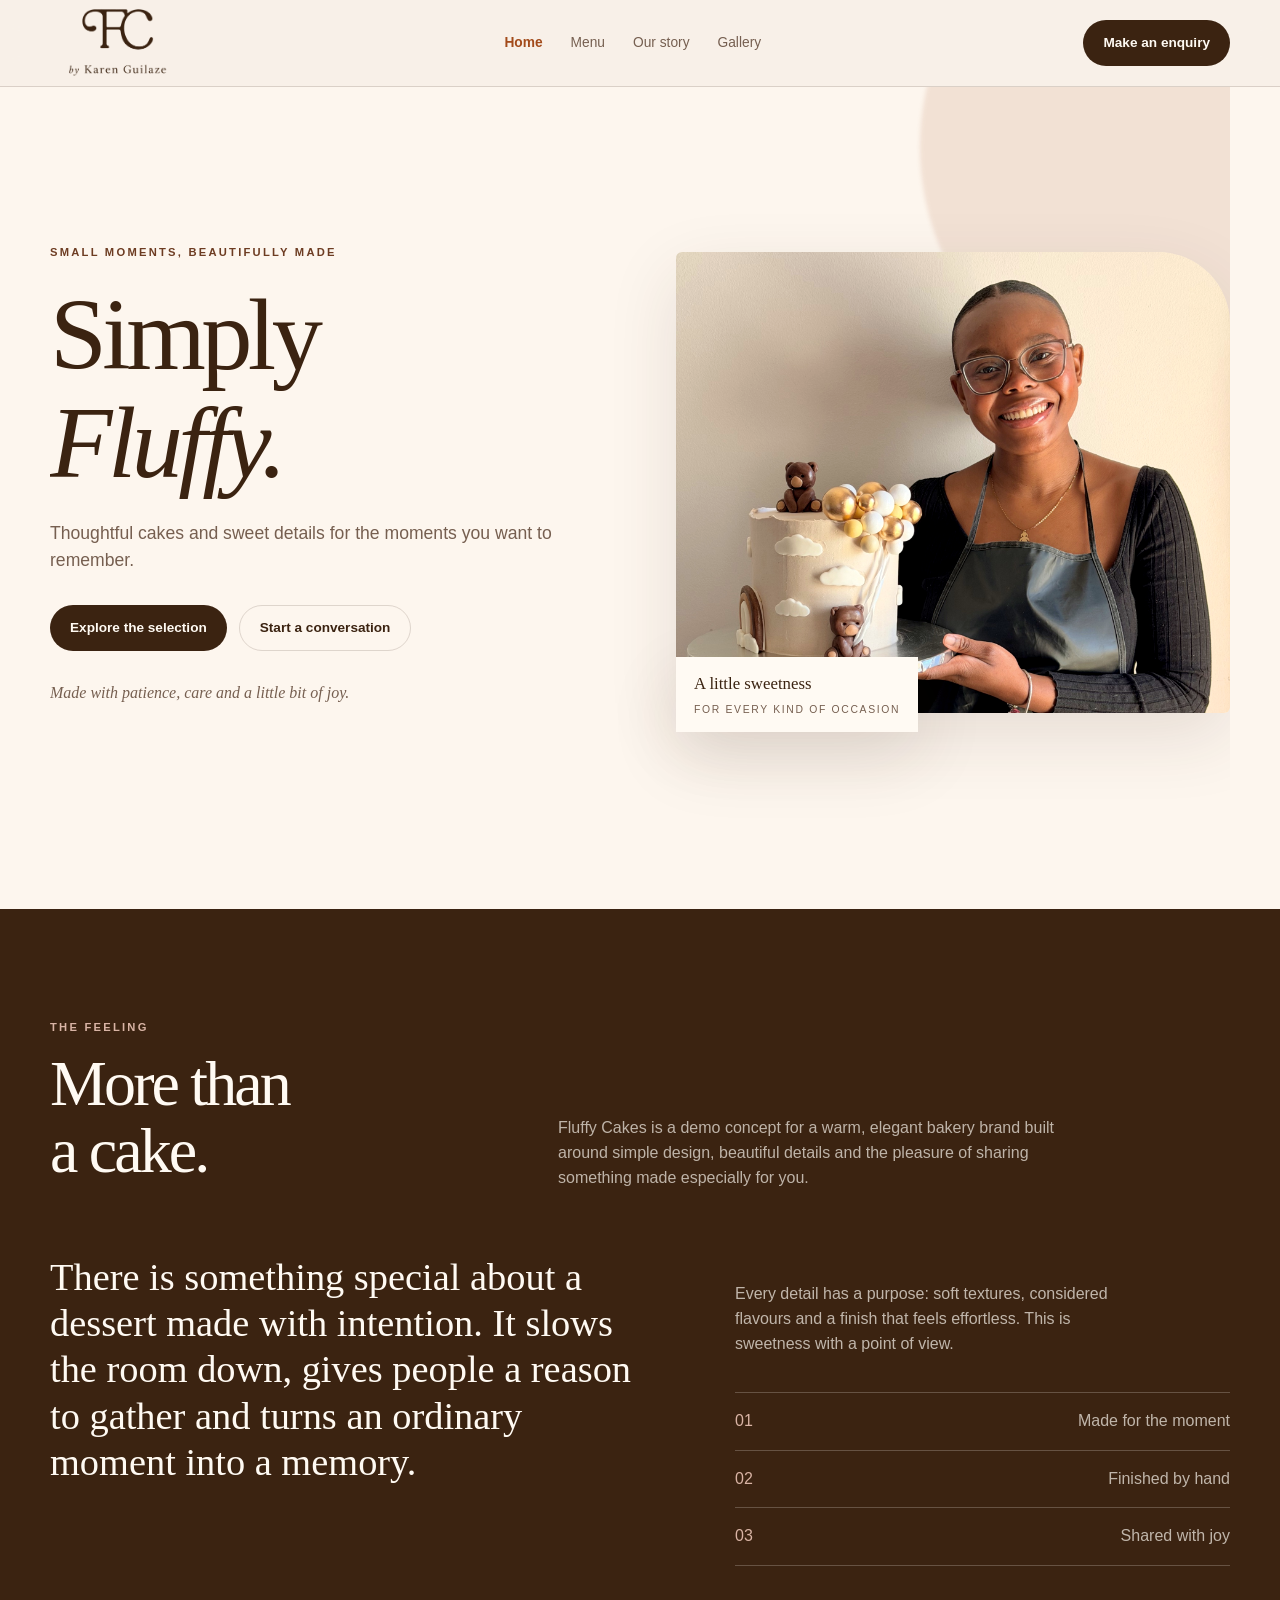
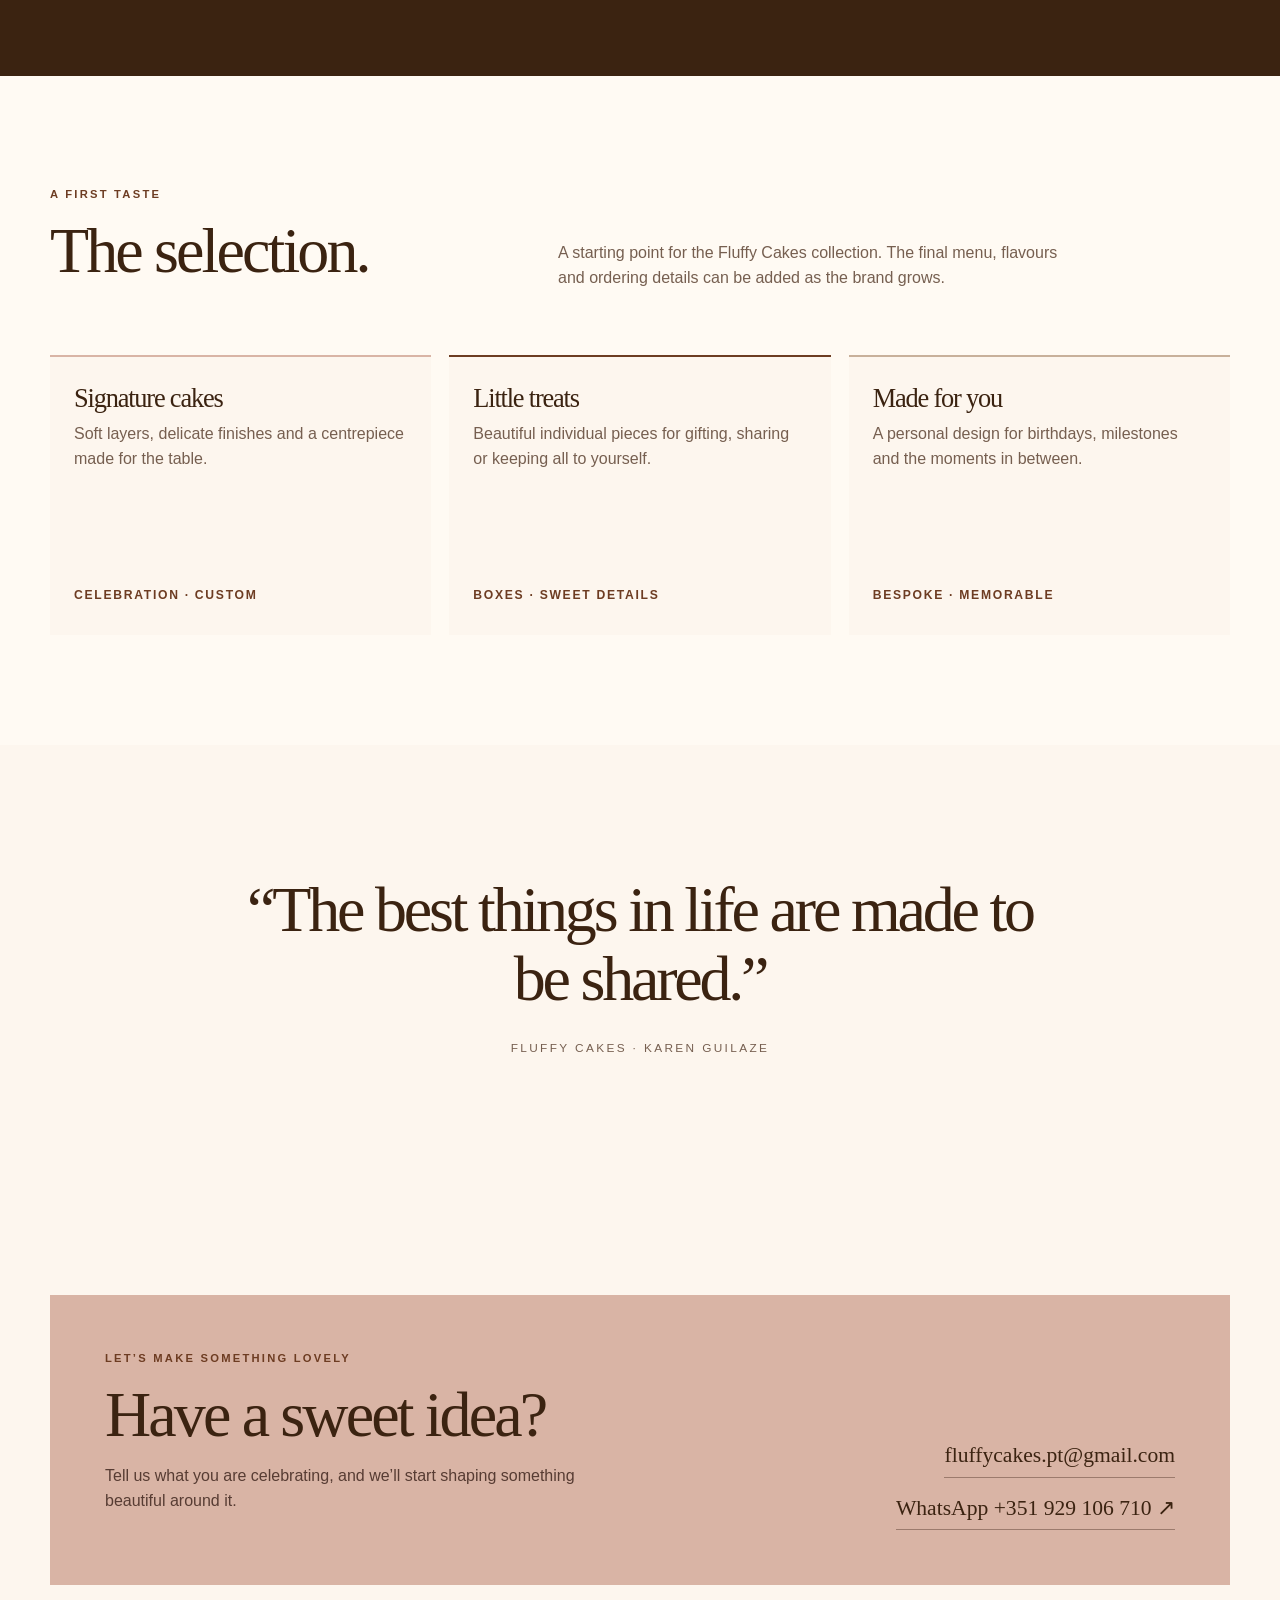
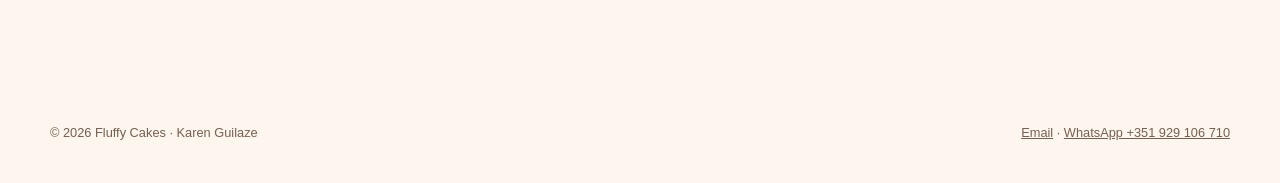
==== commit 3f2b745b: "Show full cake in homepage hero" ====
--- a/index.html
+++ b/index.html
@@ -17,13 +17,13 @@
     a{color:inherit}.wrap{width:min(calc(100% - 40px),var(--max));margin:auto}
     .skip{position:absolute;left:-999px;top:12px;background:var(--espresso);color:#fff;padding:10px 14px;z-index:10}.skip:focus{left:12px}
     header{position:sticky;top:0;z-index:5;background:rgba(247,240,231,.88);backdrop-filter:blur(14px);border-bottom:1px solid var(--line)}
-    .nav{min-height:78px;display:flex;align-items:center;justify-content:space-between;gap:26px}.brand{text-decoration:none;display:flex;align-items:center;gap:12px}.brand-logo{display:block;width:min(132px,30vw);height:auto}.menu-toggle{display:none;border:1px solid var(--line);background:transparent;color:var(--ink);border-radius:999px;min-height:42px;padding:0 14px;font:inherit;font-weight:700;cursor:pointer}.menu-toggle:before{content:'☰';font-size:1.05rem}.sr-only{position:absolute;width:1px;height:1px;padding:0;margin:-1px;overflow:hidden;clip:rect(0,0,0,0);white-space:nowrap;border:0}.brand-signature{display:none}
+    .nav{min-height:78px;display:flex;align-items:center;justify-content:space-between;gap:26px}.brand{text-decoration:none;display:flex;align-items:center;gap:12px}.brand-logo{display:block;width:min(132px,30vw);height:auto}.menu-toggle{display:none;border:1px solid var(--line);background:transparent;color:var(--ink);border-radius:999px;min-height:42px;padding:0 14px;font:inherit;font-weight:700;cursor:pointer}.menu-toggle:before{content:"";display:block;width:16px;height:2px;background:currentColor;box-shadow:0 -5px currentColor,0 5px currentColor}.sr-only{position:absolute;width:1px;height:1px;padding:0;margin:-1px;overflow:hidden;clip:rect(0,0,0,0);white-space:nowrap;border:0}.brand-signature{display:none}
     nav{display:flex;align-items:center;gap:28px;font-size:.86rem;color:var(--muted)}nav a{text-decoration:none}nav a:hover{color:var(--espresso)}nav a[aria-current="page"]{color:var(--terracotta);font-weight:700}
     .button{display:inline-flex;align-items:center;justify-content:center;min-height:46px;padding:0 20px;border-radius:999px;text-decoration:none;font-weight:700;font-size:.85rem;transition:transform .2s ease,background .2s ease}.button:hover{transform:translateY(-2px)}.button.dark{background:var(--espresso);color:var(--vanilla)}.button.light{border:1px solid var(--line)}
     .progress{position:fixed;z-index:9;top:0;left:0;width:100%;height:3px}.progress span{display:block;height:100%;width:0;background:linear-gradient(90deg,var(--rose),var(--cocoa));transform-origin:left}
     .hero{min-height:calc(100vh - 78px);display:grid;grid-template-columns:1fr 1fr;align-items:center;gap:72px;padding:80px 0 110px;position:relative;overflow:hidden}.hero:before{content:"";position:absolute;width:520px;height:520px;border-radius:50%;background:rgba(163,75,27,.12);right:-210px;top:-200px;filter:blur(2px)}
     .eyebrow,.kicker{font-size:.7rem;letter-spacing:.2em;text-transform:uppercase;font-weight:700;color:var(--cocoa)}h1,h2,h3{font-family:Georgia,'Times New Roman',serif;line-height:1.05;font-weight:400;letter-spacing:-.045em}h1{font-size:clamp(4rem,8vw,7.8rem);max-width:650px;margin:20px 0 24px}h2{font-size:clamp(2.8rem,5vw,5rem);margin:14px 0 22px}h3{font-size:1.65rem;margin:0 0 10px}.lead{font-size:1.1rem;color:var(--muted);max-width:510px}.actions{display:flex;gap:12px;flex-wrap:wrap;margin-top:30px}.signature{margin-top:30px;color:var(--muted);font-family:Georgia,serif;font-style:italic}
-    .hero-art{min-height:530px;position:relative;display:grid;place-items:center}.hero-photo{width:min(100%,560px);aspect-ratio:4/3;object-fit:cover;object-position:center center;display:block;border-radius:6px 72px 6px 6px;box-shadow:var(--shadow);filter:saturate(.86) contrast(1.05)}.art-note{position:absolute;bottom:3%;left:0;padding:14px 18px;background:var(--vanilla);box-shadow:var(--shadow);font-family:Georgia,serif;font-size:1.05rem}.art-note span{display:block;font-family:Arial,sans-serif;font-size:.65rem;color:var(--muted);letter-spacing:.16em;text-transform:uppercase;margin-top:5px}
+    .hero-art{min-height:530px;position:relative;display:grid;place-items:center}.hero-photo{width:min(100%,560px);aspect-ratio:6/5;object-fit:cover;object-position:center center;display:block;border-radius:6px 72px 6px 6px;box-shadow:var(--shadow);filter:saturate(.86) contrast(1.05)}.art-note{position:absolute;bottom:3%;left:0;padding:14px 18px;background:var(--vanilla);box-shadow:var(--shadow);font-family:Georgia,serif;font-size:1.05rem}.art-note span{display:block;font-family:Arial,sans-serif;font-size:.65rem;color:var(--muted);letter-spacing:.16em;text-transform:uppercase;margin-top:5px}
     section{padding:110px 0}.dark-section{background:var(--espresso);color:var(--vanilla)}.dark-section .kicker{color:var(--rose)}.section-head{display:grid;grid-template-columns:.8fr 1.2fr;gap:60px;align-items:end;margin-bottom:48px}.section-intro{max-width:520px;color:var(--muted)}.dark-section .section-intro{color:rgba(255,250,243,.67)}
     .story-grid{display:grid;grid-template-columns:1.1fr .9fr;gap:80px;align-items:start}.story-copy{font-family:Georgia,serif;font-size:clamp(1.5rem,3vw,2.4rem);line-height:1.2}.story-copy p{margin:0}.story-side{padding-top:12px;color:rgba(255,250,243,.68)}.story-side p{max-width:410px}.line-list{margin-top:35px;border-top:1px solid rgba(255,250,243,.22)}.line-list div{padding:16px 0;border-bottom:1px solid rgba(255,250,243,.22);display:flex;justify-content:space-between;gap:20px}.line-list span{color:var(--rose)}
     .menu{background:var(--vanilla)}.menu-grid{display:grid;grid-template-columns:repeat(3,1fr);gap:18px}.menu-card{padding:28px 24px 30px;border-top:2px solid var(--rose);background:var(--cream);min-height:280px;display:flex;flex-direction:column}.menu-card:nth-child(2){border-color:var(--cocoa)}.menu-card:nth-child(3){border-color:var(--sage)}.menu-card p{color:var(--muted);margin:0}.menu-card .card-foot{margin-top:auto;padding-top:28px;color:var(--cocoa);font-size:.76rem;letter-spacing:.14em;text-transform:uppercase;font-weight:700}
@@ -33,7 +33,7 @@
     [data-reveal]{opacity:0;transform:translateY(32px);transition:opacity .8s ease,transform .8s cubic-bezier(.22,.8,.24,1)}[data-reveal].in{opacity:1;transform:none}.delay-1{transition-delay:100ms}.delay-2{transition-delay:180ms}.delay-3{transition-delay:260ms}
     :focus-visible{outline:3px solid var(--rose);outline-offset:4px}
     @media(max-width:820px){.nav{flex-wrap:wrap}.nav nav{display:none;order:3;width:100%;overflow-x:auto;justify-content:flex-start;padding:12px 0 10px;gap:20px;white-space:nowrap}.nav.nav-open nav{display:flex}.nav .menu-toggle{display:block;order:2;margin-left:auto}.hero,.story-grid,.contact-box,.section-head{grid-template-columns:1fr;gap:35px}.hero{padding-top:70px}.hero-art{min-height:400px}.menu-grid{grid-template-columns:1fr 1fr}.contact-links{align-items:flex-start}}
-    @media(max-width:560px){.wrap{width:min(calc(100% - 28px),var(--max))}.nav{min-height:68px}.brand-text{font-size:1.12rem}.nav .button{min-height:40px;padding:0 14px;font-size:.75rem}.hero{min-height:auto;padding:70px 0 80px}.hero-art{min-height:340px}.hero-photo{aspect-ratio:4/5;object-position:50% center}.cake-scene{width:100%}section{padding:78px 0}.menu-grid{grid-template-columns:1fr}.contact-box{padding:30px 24px}.footer-row{flex-direction:column}.art-note{font-size:.9rem}}
+    @media(max-width:560px){.wrap{width:min(calc(100% - 28px),var(--max))}.nav{min-height:68px}.brand-text{font-size:1.12rem}.nav .button{min-height:40px;padding:0 14px;font-size:.75rem}.hero{min-height:auto;padding:70px 0 80px}.hero-art{min-height:340px}.hero-photo{aspect-ratio:4/5;object-fit:contain;object-position:center;background:var(--vanilla)}.cake-scene{width:100%}section{padding:78px 0}.menu-grid{grid-template-columns:1fr}.contact-box{padding:30px 24px}.footer-row{flex-direction:column}.art-note{font-size:.9rem}}
     @media(prefers-reduced-motion:reduce){html{scroll-behavior:auto}*,*:before,*:after{animation-duration:.01ms!important;transition-duration:.01ms!important}}
   </style>
 </head>
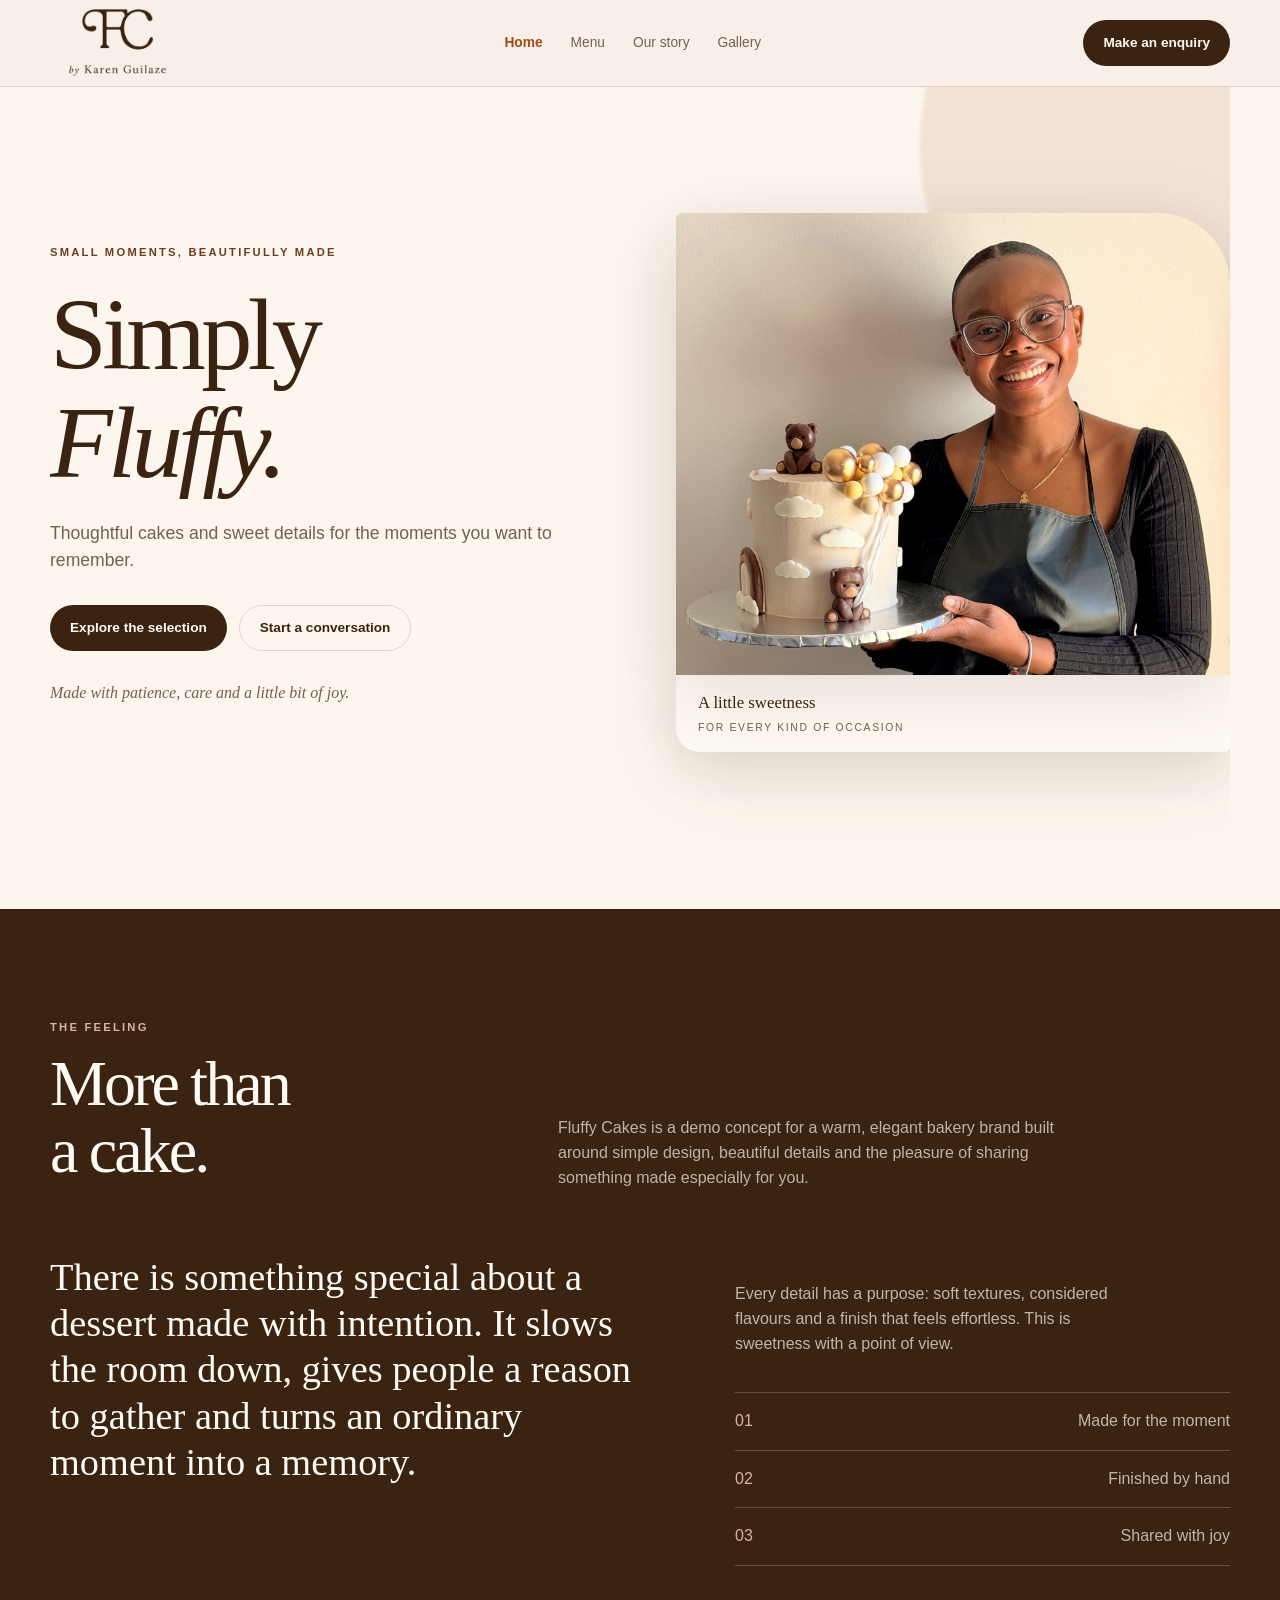
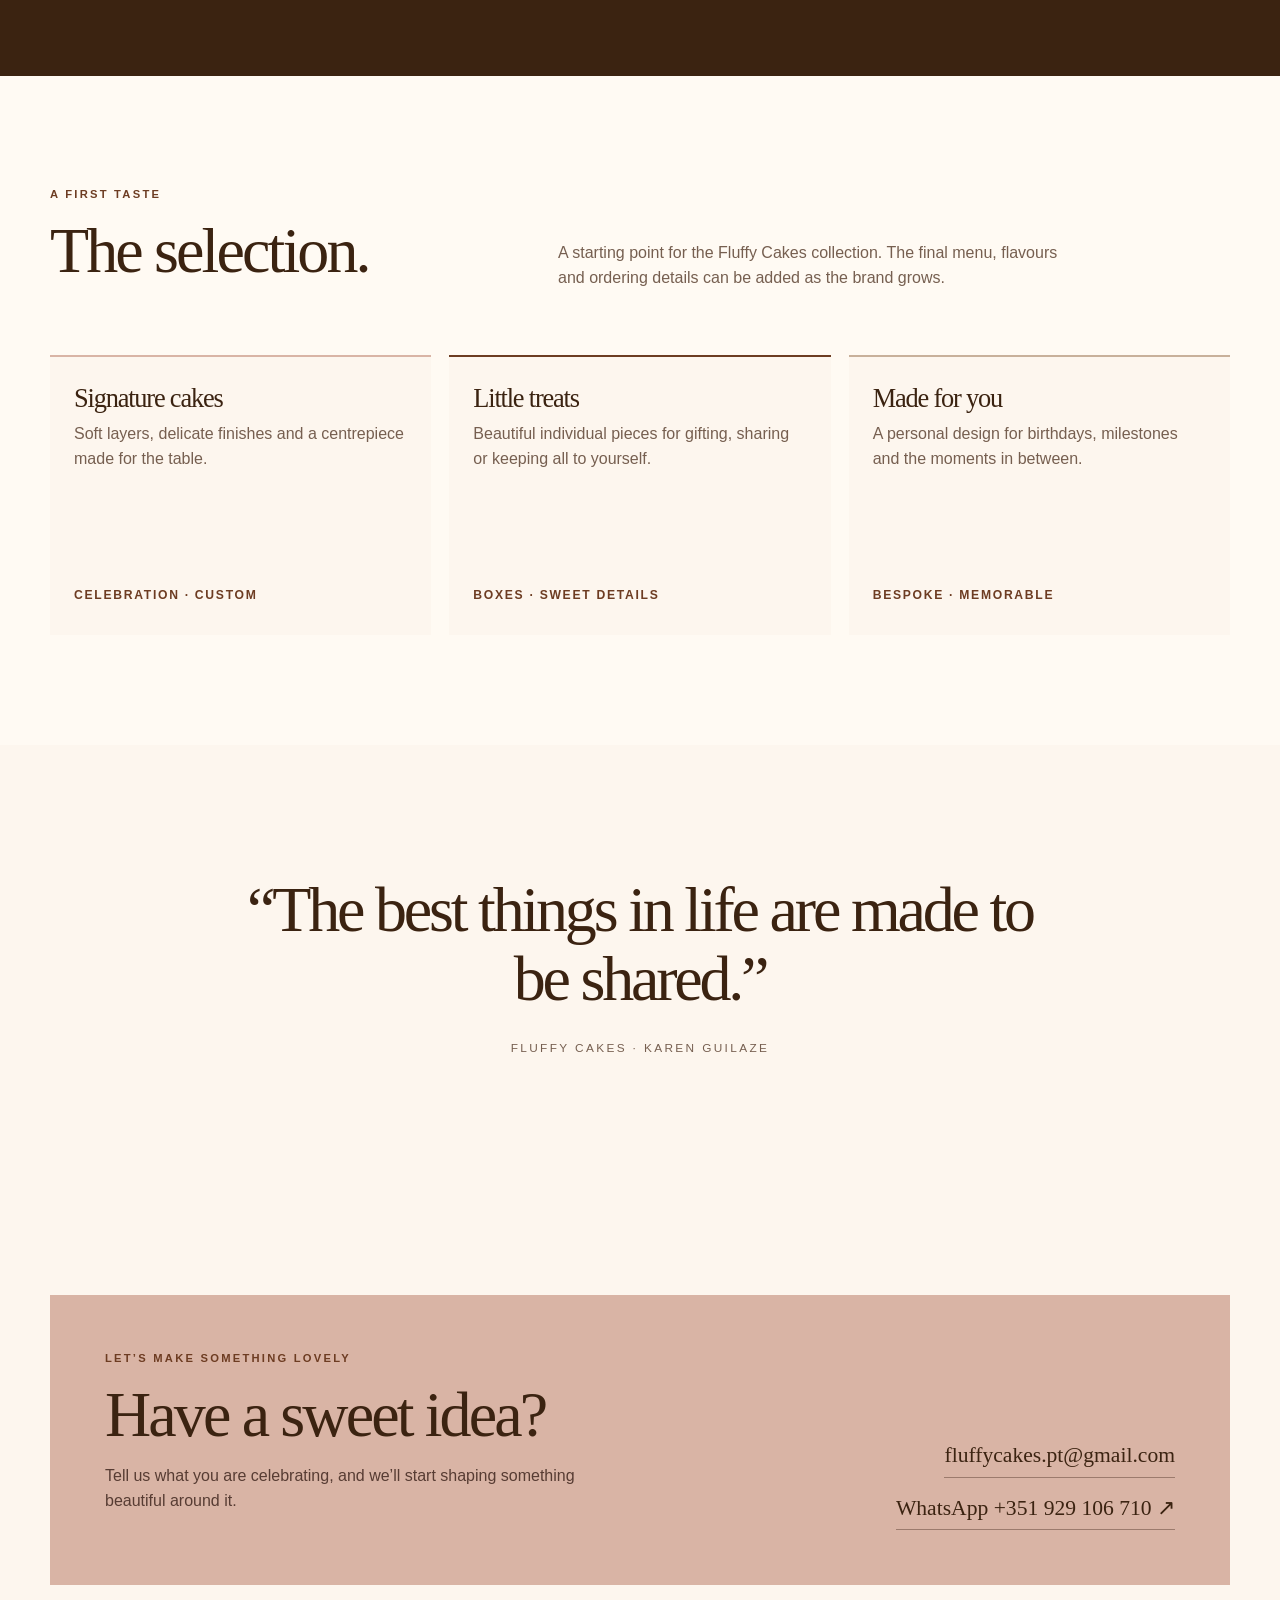
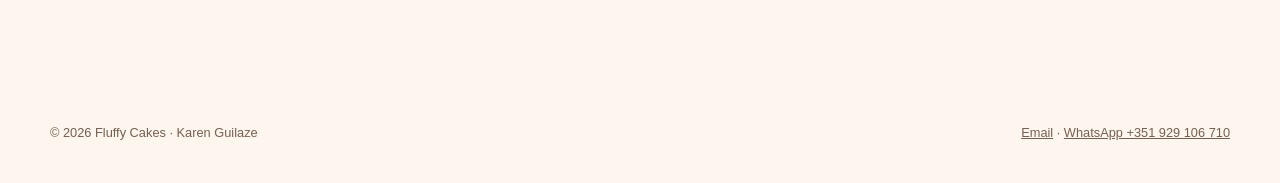
==== commit 20761335: "Refine homepage hero composition" ====
--- a/index.html
+++ b/index.html
@@ -23,7 +23,7 @@
     .progress{position:fixed;z-index:9;top:0;left:0;width:100%;height:3px}.progress span{display:block;height:100%;width:0;background:linear-gradient(90deg,var(--rose),var(--cocoa));transform-origin:left}
     .hero{min-height:calc(100vh - 78px);display:grid;grid-template-columns:1fr 1fr;align-items:center;gap:72px;padding:80px 0 110px;position:relative;overflow:hidden}.hero:before{content:"";position:absolute;width:520px;height:520px;border-radius:50%;background:rgba(163,75,27,.12);right:-210px;top:-200px;filter:blur(2px)}
     .eyebrow,.kicker{font-size:.7rem;letter-spacing:.2em;text-transform:uppercase;font-weight:700;color:var(--cocoa)}h1,h2,h3{font-family:Georgia,'Times New Roman',serif;line-height:1.05;font-weight:400;letter-spacing:-.045em}h1{font-size:clamp(4rem,8vw,7.8rem);max-width:650px;margin:20px 0 24px}h2{font-size:clamp(2.8rem,5vw,5rem);margin:14px 0 22px}h3{font-size:1.65rem;margin:0 0 10px}.lead{font-size:1.1rem;color:var(--muted);max-width:510px}.actions{display:flex;gap:12px;flex-wrap:wrap;margin-top:30px}.signature{margin-top:30px;color:var(--muted);font-family:Georgia,serif;font-style:italic}
-    .hero-art{min-height:530px;position:relative;display:grid;place-items:center}.hero-photo{width:min(100%,560px);aspect-ratio:6/5;object-fit:cover;object-position:center center;display:block;border-radius:6px 72px 6px 6px;box-shadow:var(--shadow);filter:saturate(.86) contrast(1.05)}.art-note{position:absolute;bottom:3%;left:0;padding:14px 18px;background:var(--vanilla);box-shadow:var(--shadow);font-family:Georgia,serif;font-size:1.05rem}.art-note span{display:block;font-family:Arial,sans-serif;font-size:.65rem;color:var(--muted);letter-spacing:.16em;text-transform:uppercase;margin-top:5px}
+    .hero-art{width:min(100%,560px);margin:0 auto;display:grid;grid-template-rows:auto auto;filter:drop-shadow(0 24px 40px rgba(64,39,25,.09))}.hero-photo{width:100%;aspect-ratio:6/5;object-fit:cover;object-position:center center;display:block;border-radius:6px 72px 0 0;box-shadow:var(--shadow);filter:saturate(.86) contrast(1.05)}.art-note{padding:17px 22px 18px;background:var(--vanilla);border-radius:0 0 6px 24px;box-shadow:0 18px 45px rgba(64,39,25,.08);font-family:Georgia,serif;font-size:1.05rem;line-height:1.3}.art-note span{display:block;font-family:Arial,sans-serif;font-size:.65rem;color:var(--muted);letter-spacing:.16em;text-transform:uppercase;margin-top:7px}
     section{padding:110px 0}.dark-section{background:var(--espresso);color:var(--vanilla)}.dark-section .kicker{color:var(--rose)}.section-head{display:grid;grid-template-columns:.8fr 1.2fr;gap:60px;align-items:end;margin-bottom:48px}.section-intro{max-width:520px;color:var(--muted)}.dark-section .section-intro{color:rgba(255,250,243,.67)}
     .story-grid{display:grid;grid-template-columns:1.1fr .9fr;gap:80px;align-items:start}.story-copy{font-family:Georgia,serif;font-size:clamp(1.5rem,3vw,2.4rem);line-height:1.2}.story-copy p{margin:0}.story-side{padding-top:12px;color:rgba(255,250,243,.68)}.story-side p{max-width:410px}.line-list{margin-top:35px;border-top:1px solid rgba(255,250,243,.22)}.line-list div{padding:16px 0;border-bottom:1px solid rgba(255,250,243,.22);display:flex;justify-content:space-between;gap:20px}.line-list span{color:var(--rose)}
     .menu{background:var(--vanilla)}.menu-grid{display:grid;grid-template-columns:repeat(3,1fr);gap:18px}.menu-card{padding:28px 24px 30px;border-top:2px solid var(--rose);background:var(--cream);min-height:280px;display:flex;flex-direction:column}.menu-card:nth-child(2){border-color:var(--cocoa)}.menu-card:nth-child(3){border-color:var(--sage)}.menu-card p{color:var(--muted);margin:0}.menu-card .card-foot{margin-top:auto;padding-top:28px;color:var(--cocoa);font-size:.76rem;letter-spacing:.14em;text-transform:uppercase;font-weight:700}
@@ -32,8 +32,8 @@
     footer{padding:28px 0 40px;color:var(--muted);font-size:.8rem}.footer-row{display:flex;justify-content:space-between;gap:20px}
     [data-reveal]{opacity:0;transform:translateY(32px);transition:opacity .8s ease,transform .8s cubic-bezier(.22,.8,.24,1)}[data-reveal].in{opacity:1;transform:none}.delay-1{transition-delay:100ms}.delay-2{transition-delay:180ms}.delay-3{transition-delay:260ms}
     :focus-visible{outline:3px solid var(--rose);outline-offset:4px}
-    @media(max-width:820px){.nav{flex-wrap:wrap}.nav nav{display:none;order:3;width:100%;overflow-x:auto;justify-content:flex-start;padding:12px 0 10px;gap:20px;white-space:nowrap}.nav.nav-open nav{display:flex}.nav .menu-toggle{display:block;order:2;margin-left:auto}.hero,.story-grid,.contact-box,.section-head{grid-template-columns:1fr;gap:35px}.hero{padding-top:70px}.hero-art{min-height:400px}.menu-grid{grid-template-columns:1fr 1fr}.contact-links{align-items:flex-start}}
-    @media(max-width:560px){.wrap{width:min(calc(100% - 28px),var(--max))}.nav{min-height:68px}.brand-text{font-size:1.12rem}.nav .button{min-height:40px;padding:0 14px;font-size:.75rem}.hero{min-height:auto;padding:70px 0 80px}.hero-art{min-height:340px}.hero-photo{aspect-ratio:4/5;object-fit:contain;object-position:center;background:var(--vanilla)}.cake-scene{width:100%}section{padding:78px 0}.menu-grid{grid-template-columns:1fr}.contact-box{padding:30px 24px}.footer-row{flex-direction:column}.art-note{font-size:.9rem}}
+    @media(max-width:820px){.nav{flex-wrap:wrap}.nav nav{display:none;order:3;width:100%;overflow-x:auto;justify-content:flex-start;padding:12px 0 10px;gap:20px;white-space:nowrap}.nav.nav-open nav{display:flex}.nav .menu-toggle{display:block;order:2;margin-left:auto}.hero,.story-grid,.contact-box,.section-head{grid-template-columns:1fr;gap:35px}.hero{padding-top:70px}.hero-art{width:min(100%,560px)}.menu-grid{grid-template-columns:1fr 1fr}.contact-links{align-items:flex-start}}
+    @media(max-width:560px){.wrap{width:min(calc(100% - 28px),var(--max))}.nav{min-height:68px}.brand-text{font-size:1.12rem}.nav .button{min-height:40px;padding:0 14px;font-size:.75rem}.hero{min-height:auto;padding:70px 0 80px}.hero-art{width:100%}.hero-photo{aspect-ratio:6/5;object-fit:cover;object-position:center center}.cake-scene{width:100%}section{padding:78px 0}.menu-grid{grid-template-columns:1fr}.contact-box{padding:30px 24px}.footer-row{flex-direction:column}.art-note{font-size:.9rem;padding:15px 18px 16px}}
     @media(prefers-reduced-motion:reduce){html{scroll-behavior:auto}*,*:before,*:after{animation-duration:.01ms!important;transition-duration:.01ms!important}}
   </style>
 </head>
@@ -41,7 +41,7 @@
   <a class="skip" href="#main">Skip to content</a><div class="progress" aria-hidden="true"><span></span></div>
   <header><div class="wrap nav"><a class="brand" href="index.html" aria-label="Fluffy Cakes home"><img class="brand-logo" src="assets/fluffy-cakes-logo-brown.png" alt="FC by Karen Guilaze"></a><nav id="site-menu" aria-label="Primary"><a href="index.html" aria-current="page">Home</a><a href="menu.html">Menu</a><a href="about.html">Our story</a><a href="gallery.html">Gallery</a></nav><button class="menu-toggle" type="button" aria-expanded="false" aria-controls="site-menu"><span class="sr-only">Open navigation</span></button><a class="button dark" href="contact.html">Make an enquiry</a></div></header>
   <main id="main">
-    <section class="wrap hero" id="top"><div data-reveal><div class="eyebrow">Small moments, beautifully made</div><h1>Simply<br><em>Fluffy.</em></h1><p class="lead">Thoughtful cakes and sweet details for the moments you want to remember.</p><div class="actions"><a class="button dark" href="#selection">Explore the selection</a><a class="button light" href="#contact">Start a conversation</a></div><p class="signature">Made with patience, care and a little bit of joy.</p></div><div class="hero-art" data-reveal=""><img class="hero-photo" src="assets/karen-guilaze-teddy-bear-cake-hero.jpg" alt="Karen Guilaze presenting a white teddy-bear cake"><div class="art-note">A little sweetness<span>for every kind of occasion</span></div></div></section>
+    <section class="wrap hero" id="top"><div data-reveal><div class="eyebrow">Small moments, beautifully made</div><h1>Simply<br><em>Fluffy.</em></h1><p class="lead">Thoughtful cakes and sweet details for the moments you want to remember.</p><div class="actions"><a class="button dark" href="#selection">Explore the selection</a><a class="button light" href="#contact">Start a conversation</a></div><p class="signature">Made with patience, care and a little bit of joy.</p></div><figure class="hero-art" data-reveal=""><img class="hero-photo" src="assets/karen-guilaze-teddy-bear-cake-hero.jpg" alt="Karen Guilaze presenting a white teddy-bear cake"><figcaption class="art-note">A little sweetness<span>for every kind of occasion</span></figcaption></figure></section>
     <section class="dark-section" id="story"><div class="wrap"><div class="section-head" data-reveal><div><div class="kicker">The feeling</div><h2>More than<br>a cake.</h2></div><p class="section-intro">Fluffy Cakes is a demo concept for a warm, elegant bakery brand built around simple design, beautiful details and the pleasure of sharing something made especially for you.</p></div><div class="story-grid"><div class="story-copy" data-reveal=""><p>There is something special about a dessert made with intention. It slows the room down, gives people a reason to gather and turns an ordinary moment into a memory.</p></div><div class="story-side" data-reveal=""><p>Every detail has a purpose: soft textures, considered flavours and a finish that feels effortless. This is sweetness with a point of view.</p><div class="line-list"><div><span>01</span>Made for the moment</div><div><span>02</span>Finished by hand</div><div><span>03</span>Shared with joy</div></div></div></div></div></section>
     <section class="menu" id="selection"><div class="wrap"><div class="section-head" data-reveal><div><div class="kicker">A first taste</div><h2>The selection.</h2></div><p class="section-intro">A starting point for the Fluffy Cakes collection. The final menu, flavours and ordering details can be added as the brand grows.</p></div><div class="menu-grid"><article class="menu-card" data-reveal><h3>Signature cakes</h3><p>Soft layers, delicate finishes and a centrepiece made for the table.</p><div class="card-foot">Celebration · Custom</div></article><article class="menu-card" data-reveal="" ><h3>Little treats</h3><p>Beautiful individual pieces for gifting, sharing or keeping all to yourself.</p><div class="card-foot">Boxes · Sweet details</div></article><article class="menu-card" data-reveal=""><h3>Made for you</h3><p>A personal design for birthdays, milestones and the moments in between.</p><div class="card-foot">Bespoke · Memorable</div></article></div></div></section>
     <section class="quote" data-reveal><div class="wrap"><blockquote>“The best things in life are made to be shared.”</blockquote><cite>Fluffy Cakes · Karen Guilaze</cite></div></section>
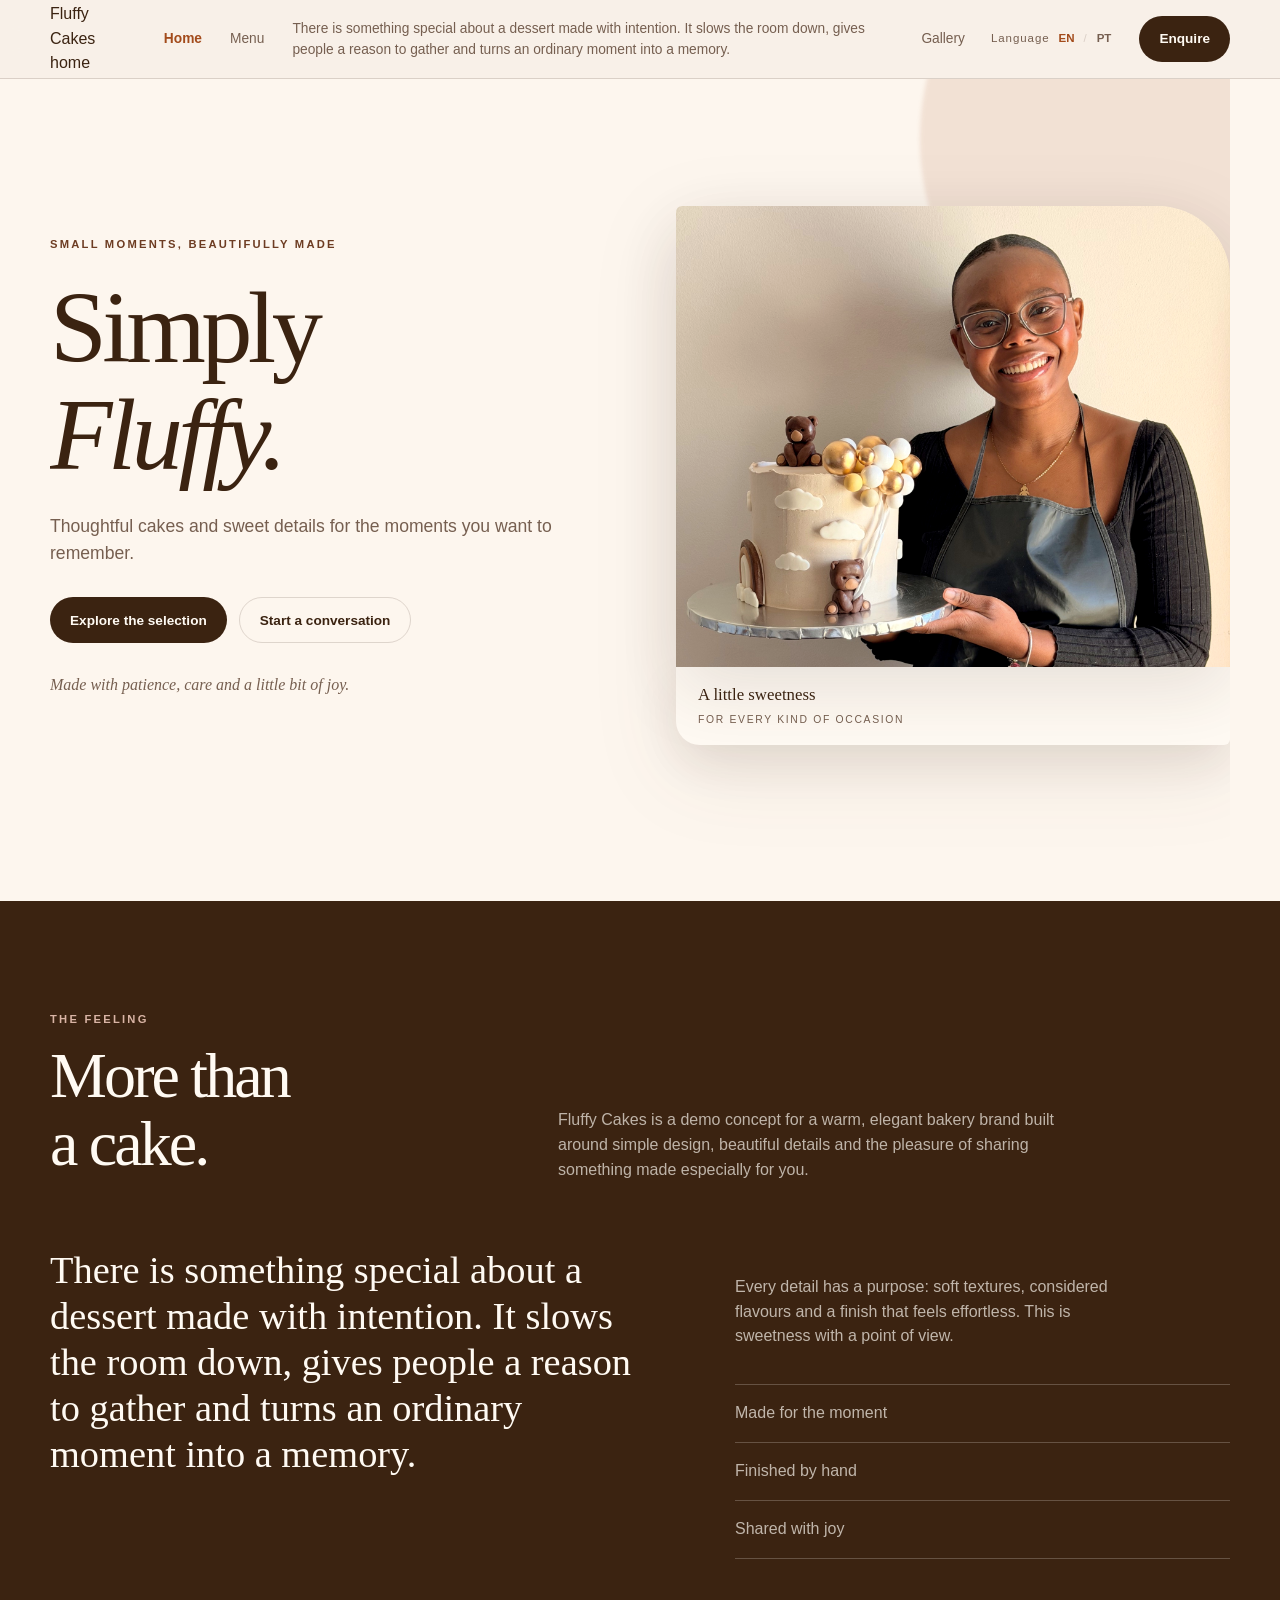
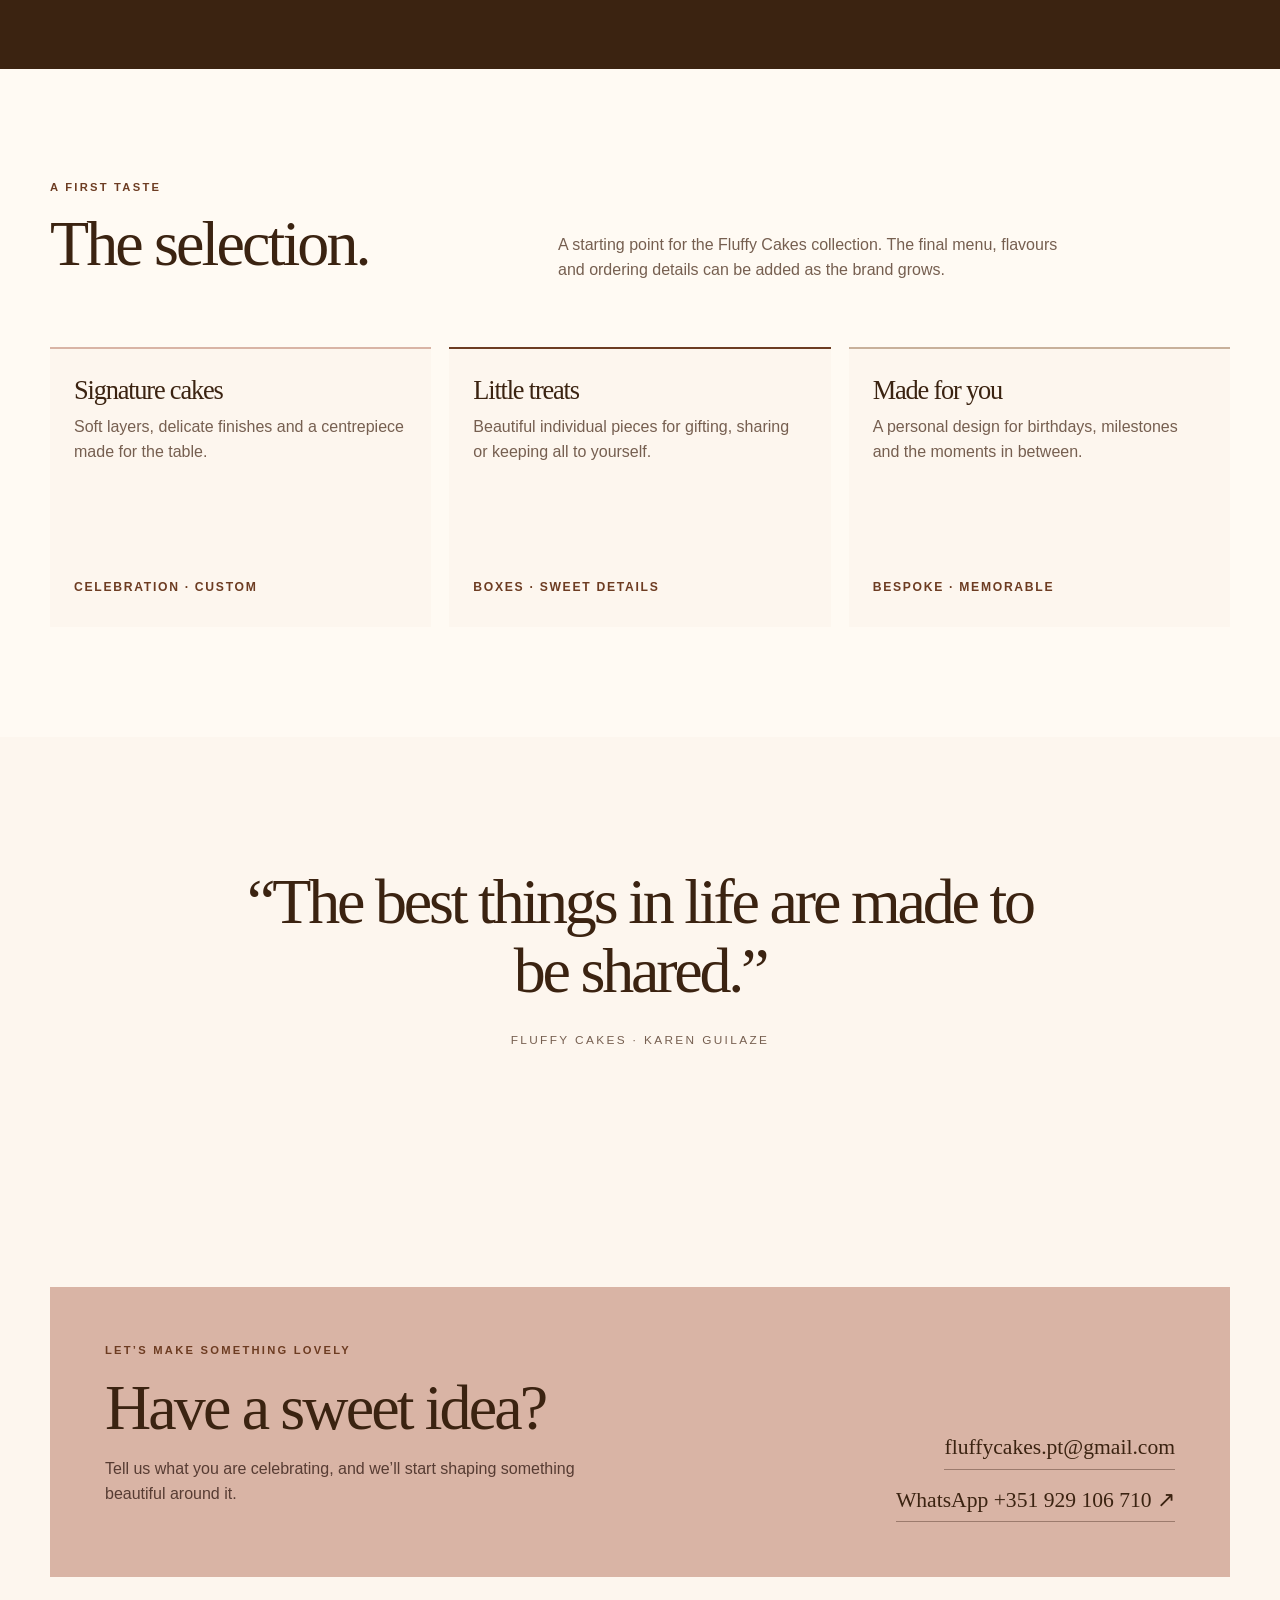
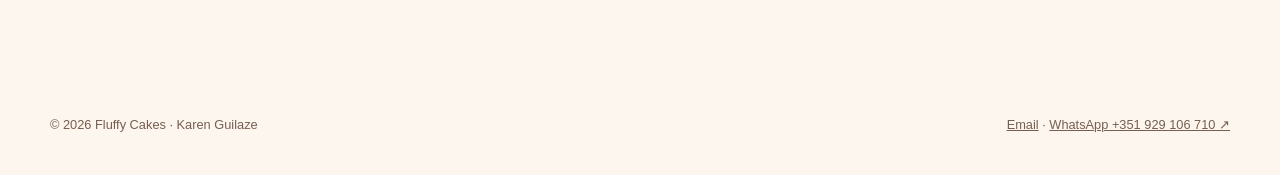
==== commit 1bb8be0a: "Add English and Portuguese language switcher" ====
--- a/index.html
+++ b/index.html
@@ -35,11 +35,12 @@
     @media(max-width:820px){.nav{flex-wrap:wrap}.nav nav{display:none;order:3;width:100%;overflow-x:auto;justify-content:flex-start;padding:12px 0 10px;gap:20px;white-space:nowrap}.nav.nav-open nav{display:flex}.nav .menu-toggle{display:block;order:2;margin-left:auto}.hero,.story-grid,.contact-box,.section-head{grid-template-columns:1fr;gap:35px}.hero{padding-top:70px}.hero-art{width:min(100%,560px)}.menu-grid{grid-template-columns:1fr 1fr}.contact-links{align-items:flex-start}}
     @media(max-width:560px){.wrap{width:min(calc(100% - 28px),var(--max))}.nav{min-height:68px}.brand-text{font-size:1.12rem}.nav .button{min-height:40px;padding:0 14px;font-size:.75rem}.hero{min-height:auto;padding:70px 0 80px}.hero-art{width:100%}.hero-photo{aspect-ratio:6/5;object-fit:cover;object-position:center center}.cake-scene{width:100%}section{padding:78px 0}.menu-grid{grid-template-columns:1fr}.contact-box{padding:30px 24px}.footer-row{flex-direction:column}.art-note{font-size:.9rem;padding:15px 18px 16px}}
     @media(prefers-reduced-motion:reduce){html{scroll-behavior:auto}*,*:before,*:after{animation-duration:.01ms!important;transition-duration:.01ms!important}}
+      .language-switcher{display:flex;align-items:center;gap:7px;color:var(--muted);font-size:.72rem;letter-spacing:.08em}.language-switcher button{border:0;background:transparent;color:inherit;padding:6px 2px;font:inherit;font-weight:700;cursor:pointer}.language-switcher button.is-active{color:var(--terracotta)}.language-switcher span[aria-hidden]{color:var(--line)}
   </style>
 </head>
-<body>
+<body data-page="home">
   <a class="skip" href="#main">Skip to content</a><div class="progress" aria-hidden="true"><span></span></div>
-  <header><div class="wrap nav"><a class="brand" href="index.html" aria-label="Fluffy Cakes home"><img class="brand-logo" src="assets/fluffy-cakes-logo-brown.png" alt="FC by Karen Guilaze"></a><nav id="site-menu" aria-label="Primary"><a href="index.html" aria-current="page">Home</a><a href="menu.html">Menu</a><a href="about.html">Our story</a><a href="gallery.html">Gallery</a></nav><button class="menu-toggle" type="button" aria-expanded="false" aria-controls="site-menu"><span class="sr-only">Open navigation</span></button><a class="button dark" href="contact.html">Make an enquiry</a></div></header>
+  <header><div class="wrap nav"><a class="brand" href="index.html" aria-label="Fluffy Cakes home"><img class="brand-logo" src="assets/fluffy-cakes-logo-brown.png" alt="FC by Karen Guilaze"></a><nav id="site-menu" class="nav-links" aria-label="Primary"><a href="index.html" aria-current="page">Home</a><a href="menu.html">Menu</a><a href="about.html">Our story</a><a href="gallery.html">Gallery</a></nav><button class="menu-toggle" type="button" aria-expanded="false" aria-controls="site-menu"><span class="sr-only">Open navigation</span></button><div class="language-switcher" role="group" aria-label="Language"><span class="language-label">Language</span><button type="button" data-lang="en" aria-pressed="true" aria-label="English">EN</button><span aria-hidden="true">/</span><button type="button" data-lang="pt" aria-pressed="false" aria-label="Português">PT</button></div><a class="button dark" href="contact.html">Make an enquiry</a></div></header>
   <main id="main">
     <section class="wrap hero" id="top"><div data-reveal><div class="eyebrow">Small moments, beautifully made</div><h1>Simply<br><em>Fluffy.</em></h1><p class="lead">Thoughtful cakes and sweet details for the moments you want to remember.</p><div class="actions"><a class="button dark" href="#selection">Explore the selection</a><a class="button light" href="#contact">Start a conversation</a></div><p class="signature">Made with patience, care and a little bit of joy.</p></div><figure class="hero-art" data-reveal=""><img class="hero-photo" src="assets/karen-guilaze-teddy-bear-cake-hero.jpg" alt="Karen Guilaze presenting a white teddy-bear cake"><figcaption class="art-note">A little sweetness<span>for every kind of occasion</span></figcaption></figure></section>
     <section class="dark-section" id="story"><div class="wrap"><div class="section-head" data-reveal><div><div class="kicker">The feeling</div><h2>More than<br>a cake.</h2></div><p class="section-intro">Fluffy Cakes is a demo concept for a warm, elegant bakery brand built around simple design, beautiful details and the pleasure of sharing something made especially for you.</p></div><div class="story-grid"><div class="story-copy" data-reveal=""><p>There is something special about a dessert made with intention. It slows the room down, gives people a reason to gather and turns an ordinary moment into a memory.</p></div><div class="story-side" data-reveal=""><p>Every detail has a purpose: soft textures, considered flavours and a finish that feels effortless. This is sweetness with a point of view.</p><div class="line-list"><div><span>01</span>Made for the moment</div><div><span>02</span>Finished by hand</div><div><span>03</span>Shared with joy</div></div></div></div></div></section>
@@ -48,19 +49,6 @@
     <section id="contact"><div class="wrap contact-box" data-reveal><div><div class="kicker">Let’s make something lovely</div><h2>Have a sweet idea?</h2><p>Tell us what you are celebrating, and we’ll start shaping something beautiful around it.</p></div><div class="contact-links"><a href="mailto:fluffycakes.pt@gmail.com">fluffycakes.pt@gmail.com</a><a href="https://wa.me/351929106710">WhatsApp +351 929 106 710 ↗</a></div></div></section>
   </main>
   <footer><div class="wrap footer-row"><span>© 2026 Fluffy Cakes · Karen Guilaze</span><span><a href="mailto:fluffycakes.pt@gmail.com">Email</a> · <a href="https://wa.me/351929106710">WhatsApp +351 929 106 710</a></span></div></footer>
-  <script>
-    document.documentElement.classList.add('js');
-    const reveals=document.querySelectorAll('[data-reveal]');
-    const observer=new IntersectionObserver(entries=>entries.forEach(entry=>{if(entry.isIntersecting){entry.target.classList.add('in');observer.unobserve(entry.target)}}),{threshold:.14});
-    reveals.forEach(el=>observer.observe(el));
-    const progress=document.querySelector('.progress span');
-    const update=()=>{const max=document.documentElement.scrollHeight-innerHeight;progress.style.width=(max>0?(scrollY/max)*100:0)+'%'};
-    addEventListener('scroll',update,{passive:true});addEventListener('resize',update);update();
-    document.querySelectorAll('.menu-toggle').forEach(button=>{
-      button.addEventListener('click',()=>{const nav=button.closest('.nav');const open=nav.classList.toggle('nav-open');button.setAttribute('aria-expanded',String(open));button.querySelector('.sr-only').textContent=open?'Close navigation':'Open navigation'});
-      button.closest('.nav').querySelectorAll('nav a').forEach(link=>link.addEventListener('click',()=>{const nav=button.closest('.nav');nav.classList.remove('nav-open');button.setAttribute('aria-expanded','false');button.querySelector('.sr-only').textContent='Open navigation'}));
-    });
-    addEventListener('keydown',event=>{if(event.key==='Escape')document.querySelectorAll('.nav-open').forEach(nav=>{nav.classList.remove('nav-open');const button=nav.querySelector('.menu-toggle');if(button){button.setAttribute('aria-expanded','false');button.querySelector('.sr-only').textContent='Open navigation'}})});
-  </script>
+  <script src="site.js"></script>
 </body>
 </html>
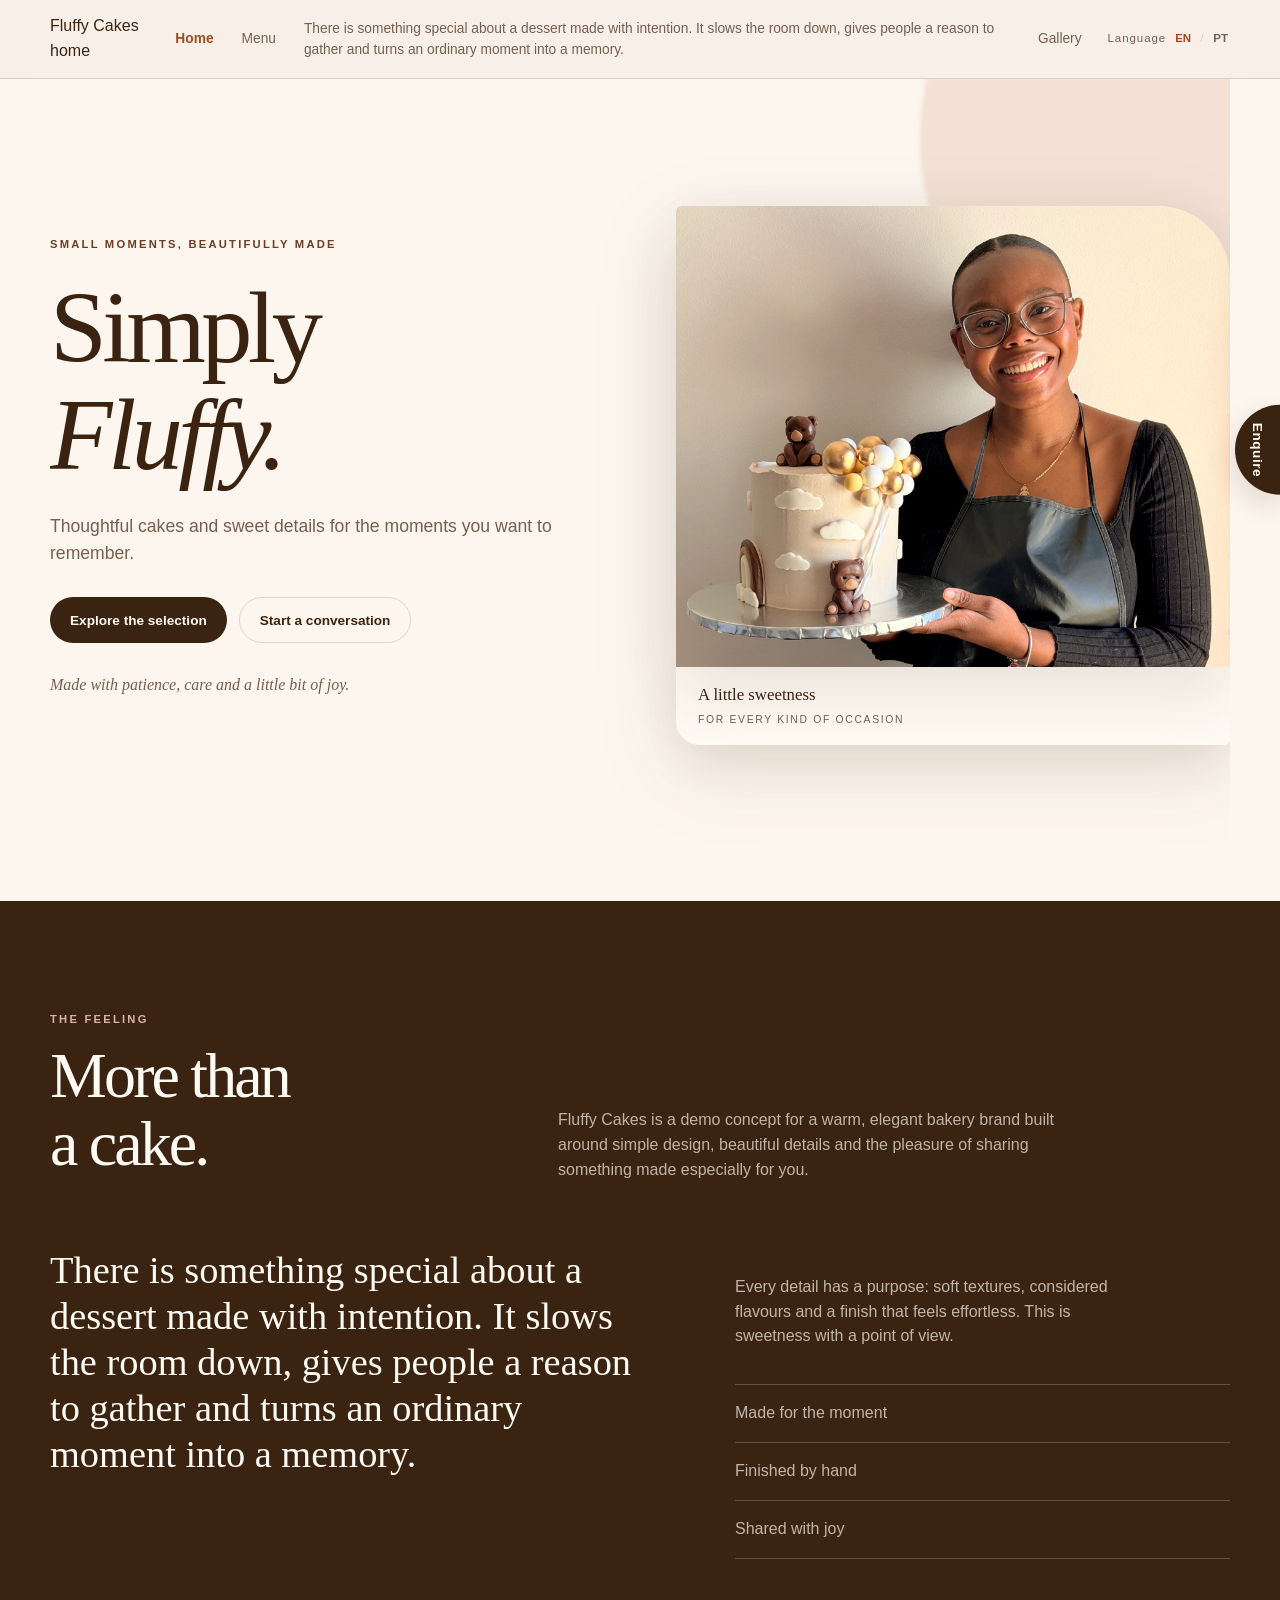
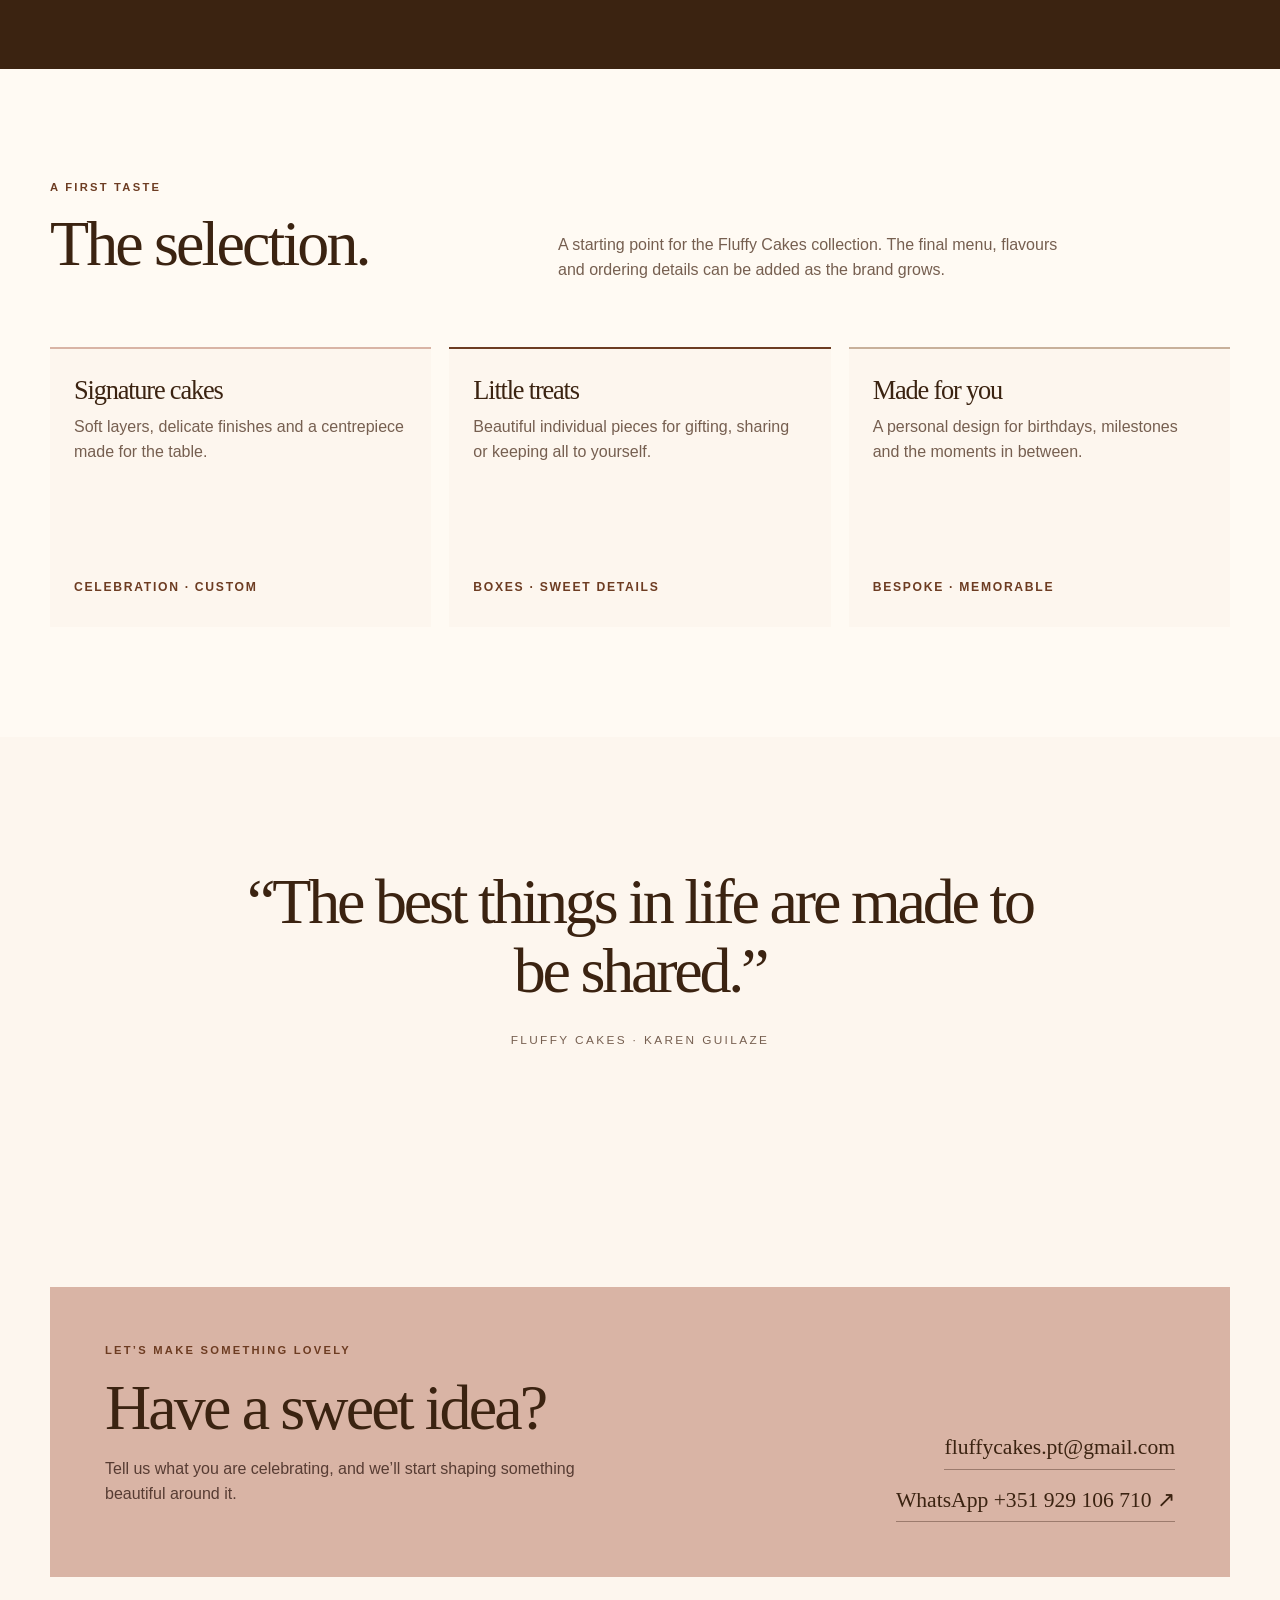
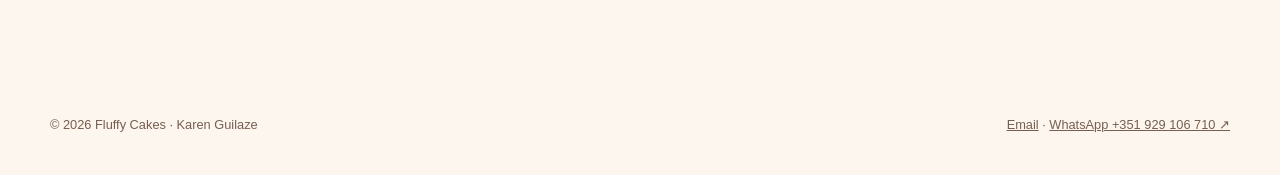
==== commit 48105b32: "Move enquiry CTA to floating control" ====
--- a/index.html
+++ b/index.html
@@ -35,12 +35,17 @@
     @media(max-width:820px){.nav{flex-wrap:wrap}.nav nav{display:none;order:3;width:100%;overflow-x:auto;justify-content:flex-start;padding:12px 0 10px;gap:20px;white-space:nowrap}.nav.nav-open nav{display:flex}.nav .menu-toggle{display:block;order:2;margin-left:auto}.hero,.story-grid,.contact-box,.section-head{grid-template-columns:1fr;gap:35px}.hero{padding-top:70px}.hero-art{width:min(100%,560px)}.menu-grid{grid-template-columns:1fr 1fr}.contact-links{align-items:flex-start}}
     @media(max-width:560px){.wrap{width:min(calc(100% - 28px),var(--max))}.nav{min-height:68px}.brand-text{font-size:1.12rem}.nav .button{min-height:40px;padding:0 14px;font-size:.75rem}.hero{min-height:auto;padding:70px 0 80px}.hero-art{width:100%}.hero-photo{aspect-ratio:6/5;object-fit:cover;object-position:center center}.cake-scene{width:100%}section{padding:78px 0}.menu-grid{grid-template-columns:1fr}.contact-box{padding:30px 24px}.footer-row{flex-direction:column}.art-note{font-size:.9rem;padding:15px 18px 16px}}
     @media(prefers-reduced-motion:reduce){html{scroll-behavior:auto}*,*:before,*:after{animation-duration:.01ms!important;transition-duration:.01ms!important}}
+    /* Persistent enquiry access without competing with the header. */
+    .floating-enquiry{position:fixed;z-index:4;right:0;top:50%;transform:translateY(-50%);writing-mode:vertical-rl;text-orientation:mixed;border-radius:999px 0 0 999px;padding:18px 12px;min-height:0;letter-spacing:.04em;box-shadow:0 10px 28px rgba(64,39,25,.16)}
+    .floating-enquiry:hover{transform:translateY(-50%) translateX(-3px)}
+    @media(max-width:820px){.floating-enquiry{top:auto;right:14px;bottom:max(14px,env(safe-area-inset-bottom));transform:none;writing-mode:horizontal-tb;border-radius:999px;padding:11px 16px;min-height:42px;box-shadow:0 8px 22px rgba(64,39,25,.2)}.floating-enquiry:hover{transform:translateY(-2px)}body{padding-bottom:72px}}
+    @media(prefers-reduced-motion:reduce){.floating-enquiry,.floating-enquiry:hover{transform:none}}
       .language-switcher{display:flex;align-items:center;gap:7px;color:var(--muted);font-size:.72rem;letter-spacing:.08em}.language-switcher button{border:0;background:transparent;color:inherit;padding:6px 2px;font:inherit;font-weight:700;cursor:pointer}.language-switcher button.is-active{color:var(--terracotta)}.language-switcher span[aria-hidden]{color:var(--line)}
   </style>
 </head>
 <body data-page="home">
   <a class="skip" href="#main">Skip to content</a><div class="progress" aria-hidden="true"><span></span></div>
-  <header><div class="wrap nav"><a class="brand" href="index.html" aria-label="Fluffy Cakes home"><img class="brand-logo" src="assets/fluffy-cakes-logo-brown.png" alt="FC by Karen Guilaze"></a><nav id="site-menu" class="nav-links" aria-label="Primary"><a href="index.html" aria-current="page">Home</a><a href="menu.html">Menu</a><a href="about.html">Our story</a><a href="gallery.html">Gallery</a></nav><button class="menu-toggle" type="button" aria-expanded="false" aria-controls="site-menu"><span class="sr-only">Open navigation</span></button><div class="language-switcher" role="group" aria-label="Language"><span class="language-label">Language</span><button type="button" data-lang="en" aria-pressed="true" aria-label="English">EN</button><span aria-hidden="true">/</span><button type="button" data-lang="pt" aria-pressed="false" aria-label="Português">PT</button></div><a class="button dark" href="contact.html">Make an enquiry</a></div></header>
+  <header><div class="wrap nav"><a class="brand" href="index.html" aria-label="Fluffy Cakes home"><img class="brand-logo" src="assets/fluffy-cakes-logo-brown.png" alt="FC by Karen Guilaze"></a><nav id="site-menu" class="nav-links" aria-label="Primary"><a href="index.html" aria-current="page">Home</a><a href="menu.html">Menu</a><a href="about.html">Our story</a><a href="gallery.html">Gallery</a></nav><button class="menu-toggle" type="button" aria-expanded="false" aria-controls="site-menu"><span class="sr-only">Open navigation</span></button><div class="language-switcher" role="group" aria-label="Language"><span class="language-label">Language</span><button type="button" data-lang="en" aria-pressed="true" aria-label="English">EN</button><span aria-hidden="true">/</span><button type="button" data-lang="pt" aria-pressed="false" aria-label="Português">PT</button></div></div></header><a class="floating-enquiry button dark" href="contact.html" aria-label="Enquire">Enquire</a>
   <main id="main">
     <section class="wrap hero" id="top"><div data-reveal><div class="eyebrow">Small moments, beautifully made</div><h1>Simply<br><em>Fluffy.</em></h1><p class="lead">Thoughtful cakes and sweet details for the moments you want to remember.</p><div class="actions"><a class="button dark" href="#selection">Explore the selection</a><a class="button light" href="#contact">Start a conversation</a></div><p class="signature">Made with patience, care and a little bit of joy.</p></div><figure class="hero-art" data-reveal=""><img class="hero-photo" src="assets/karen-guilaze-teddy-bear-cake-hero.jpg" alt="Karen Guilaze presenting a white teddy-bear cake"><figcaption class="art-note">A little sweetness<span>for every kind of occasion</span></figcaption></figure></section>
     <section class="dark-section" id="story"><div class="wrap"><div class="section-head" data-reveal><div><div class="kicker">The feeling</div><h2>More than<br>a cake.</h2></div><p class="section-intro">Fluffy Cakes is a demo concept for a warm, elegant bakery brand built around simple design, beautiful details and the pleasure of sharing something made especially for you.</p></div><div class="story-grid"><div class="story-copy" data-reveal=""><p>There is something special about a dessert made with intention. It slows the room down, gives people a reason to gather and turns an ordinary moment into a memory.</p></div><div class="story-side" data-reveal=""><p>Every detail has a purpose: soft textures, considered flavours and a finish that feels effortless. This is sweetness with a point of view.</p><div class="line-list"><div><span>01</span>Made for the moment</div><div><span>02</span>Finished by hand</div><div><span>03</span>Shared with joy</div></div></div></div></div></section>
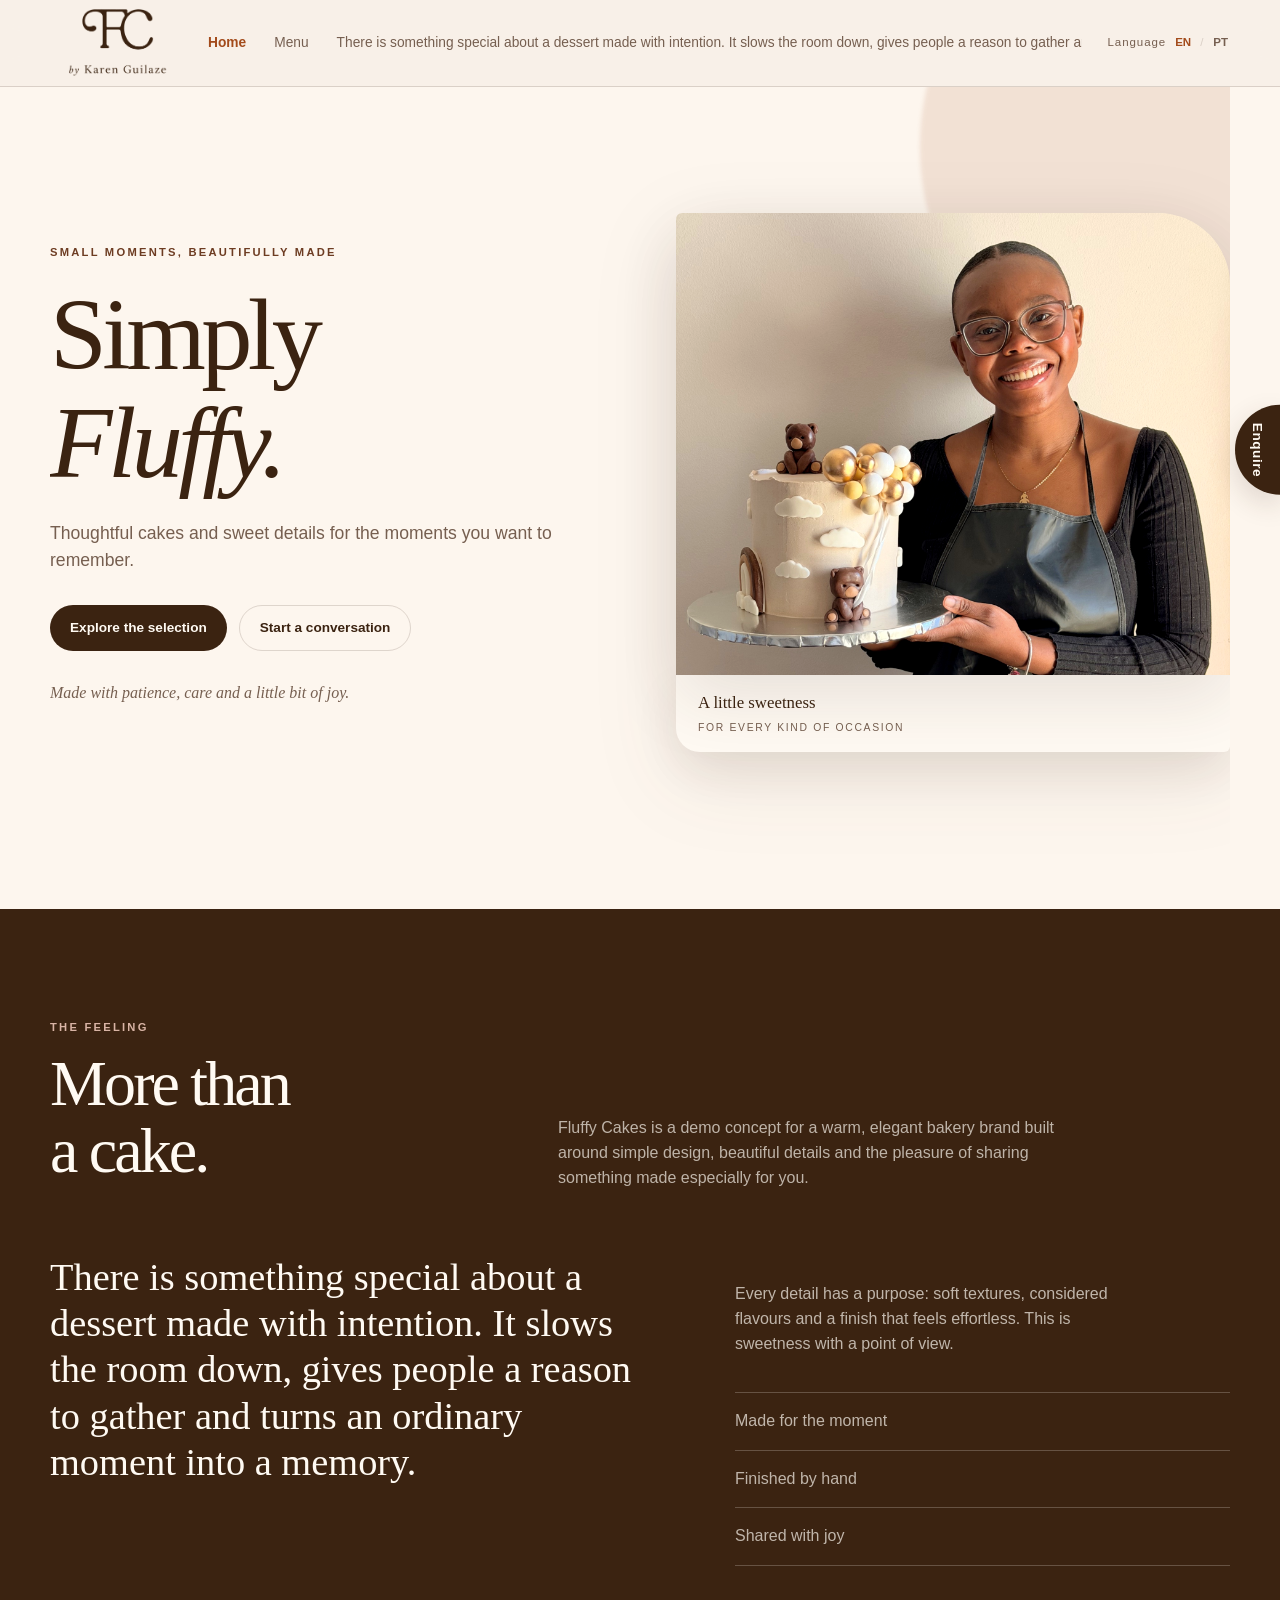
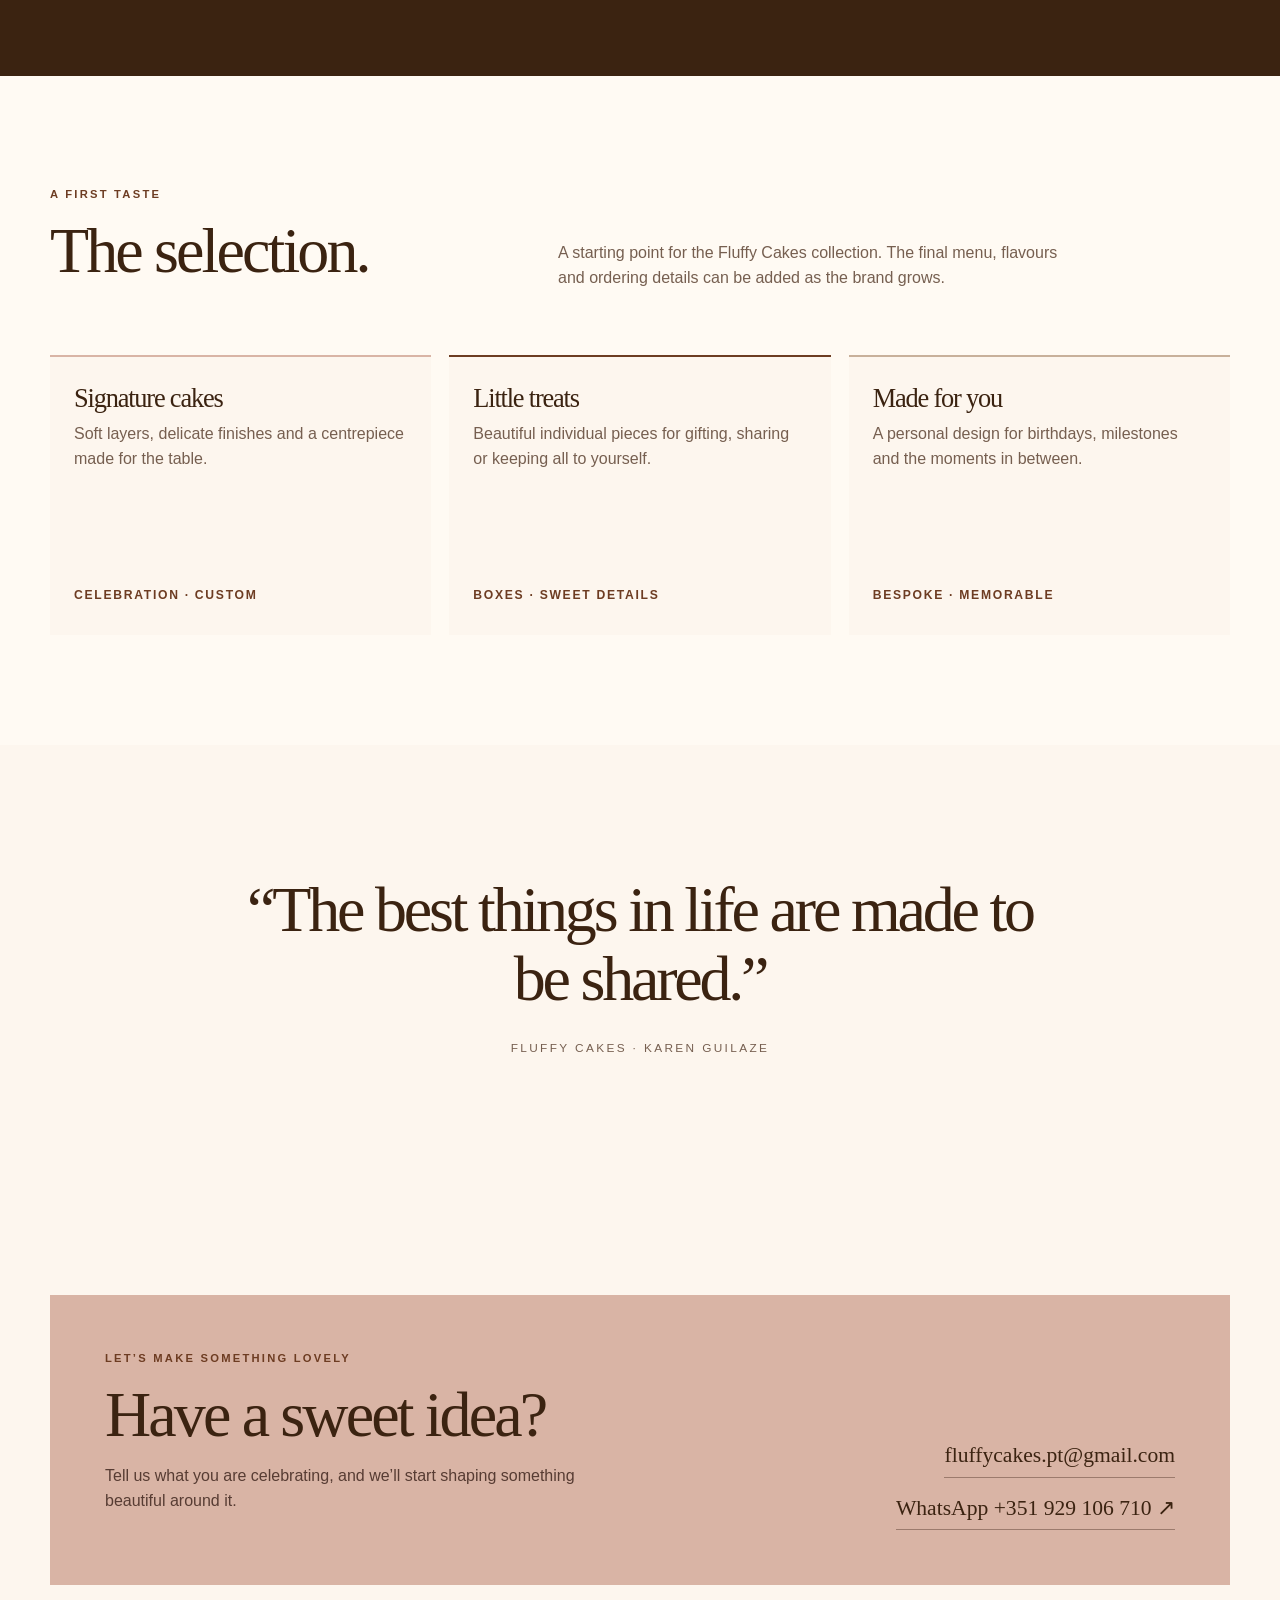
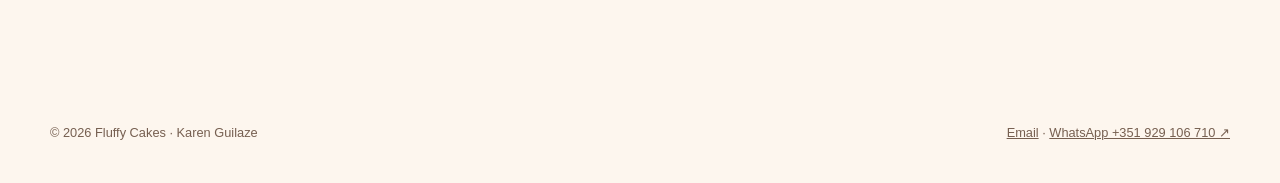
==== commit 5113cea6: "Fix mobile navigation translation regression" ====
--- a/index.html
+++ b/index.html
@@ -17,8 +17,8 @@
     a{color:inherit}.wrap{width:min(calc(100% - 40px),var(--max));margin:auto}
     .skip{position:absolute;left:-999px;top:12px;background:var(--espresso);color:#fff;padding:10px 14px;z-index:10}.skip:focus{left:12px}
     header{position:sticky;top:0;z-index:5;background:rgba(247,240,231,.88);backdrop-filter:blur(14px);border-bottom:1px solid var(--line)}
-    .nav{min-height:78px;display:flex;align-items:center;justify-content:space-between;gap:26px}.brand{text-decoration:none;display:flex;align-items:center;gap:12px}.brand-logo{display:block;width:min(132px,30vw);height:auto}.menu-toggle{display:none;border:1px solid var(--line);background:transparent;color:var(--ink);border-radius:999px;min-height:42px;padding:0 14px;font:inherit;font-weight:700;cursor:pointer}.menu-toggle:before{content:"";display:block;width:16px;height:2px;background:currentColor;box-shadow:0 -5px currentColor,0 5px currentColor}.sr-only{position:absolute;width:1px;height:1px;padding:0;margin:-1px;overflow:hidden;clip:rect(0,0,0,0);white-space:nowrap;border:0}.brand-signature{display:none}
-    nav{display:flex;align-items:center;gap:28px;font-size:.86rem;color:var(--muted)}nav a{text-decoration:none}nav a:hover{color:var(--espresso)}nav a[aria-current="page"]{color:var(--terracotta);font-weight:700}
+    .nav{min-height:78px;display:flex;align-items:center;justify-content:space-between;gap:26px;min-width:0}.brand{text-decoration:none;display:flex;align-items:center;gap:12px;flex:0 0 auto;min-width:0}.brand-logo{display:block;width:min(132px,30vw);height:auto}.menu-toggle{display:none;border:1px solid var(--line);background:transparent;color:var(--ink);border-radius:999px;min-height:42px;padding:0 14px;font:inherit;font-weight:700;cursor:pointer}.menu-toggle:before{content:"";display:block;width:16px;height:2px;background:currentColor;box-shadow:0 -5px currentColor,0 5px currentColor}.sr-only{position:absolute;width:1px;height:1px;padding:0;margin:-1px;overflow:hidden;clip:rect(0,0,0,0);white-space:nowrap;border:0}.brand-signature{display:none}
+    nav{display:flex;align-items:center;gap:28px;font-size:.86rem;color:var(--muted);min-width:0;overflow:hidden}nav a{text-decoration:none;white-space:nowrap}nav a:hover{color:var(--espresso)}nav a[aria-current="page"]{color:var(--terracotta);font-weight:700}
     .button{display:inline-flex;align-items:center;justify-content:center;min-height:46px;padding:0 20px;border-radius:999px;text-decoration:none;font-weight:700;font-size:.85rem;transition:transform .2s ease,background .2s ease}.button:hover{transform:translateY(-2px)}.button.dark{background:var(--espresso);color:var(--vanilla)}.button.light{border:1px solid var(--line)}
     .progress{position:fixed;z-index:9;top:0;left:0;width:100%;height:3px}.progress span{display:block;height:100%;width:0;background:linear-gradient(90deg,var(--rose),var(--cocoa));transform-origin:left}
     .hero{min-height:calc(100vh - 78px);display:grid;grid-template-columns:1fr 1fr;align-items:center;gap:72px;padding:80px 0 110px;position:relative;overflow:hidden}.hero:before{content:"";position:absolute;width:520px;height:520px;border-radius:50%;background:rgba(163,75,27,.12);right:-210px;top:-200px;filter:blur(2px)}
